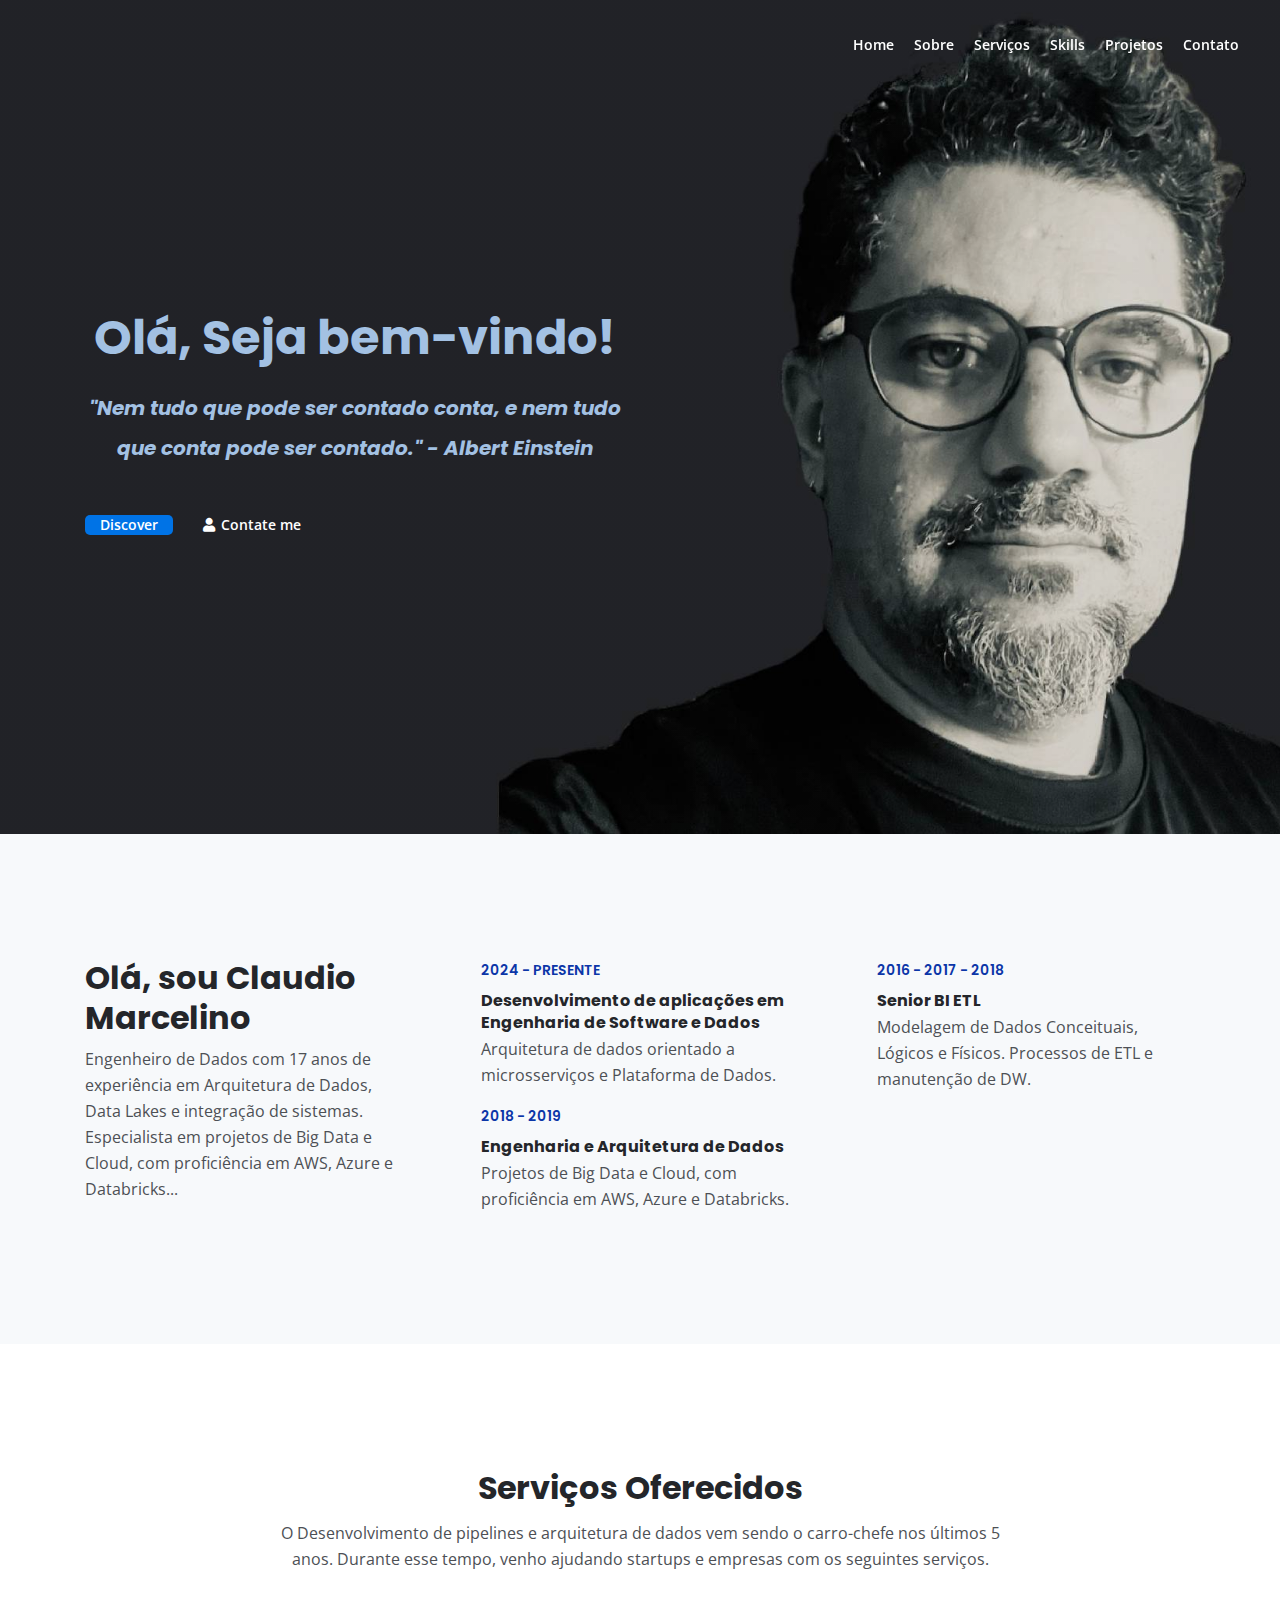
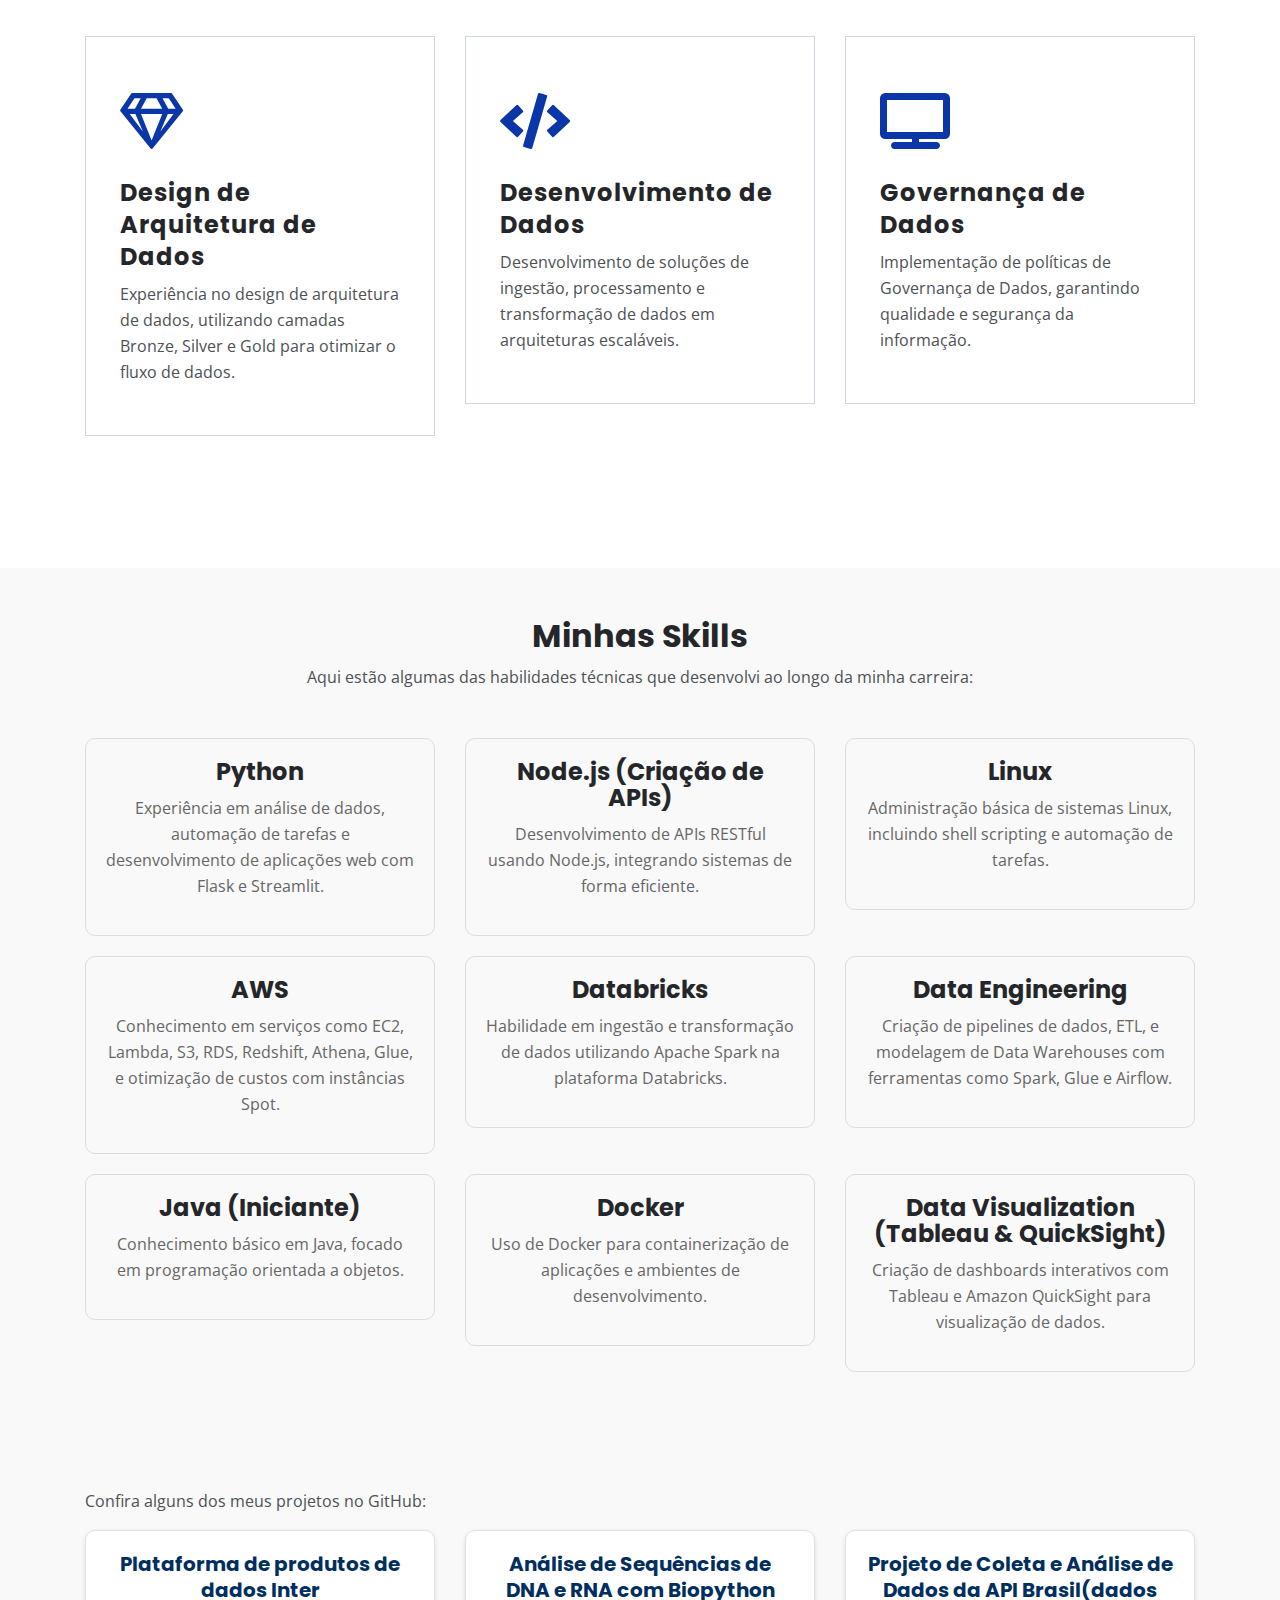
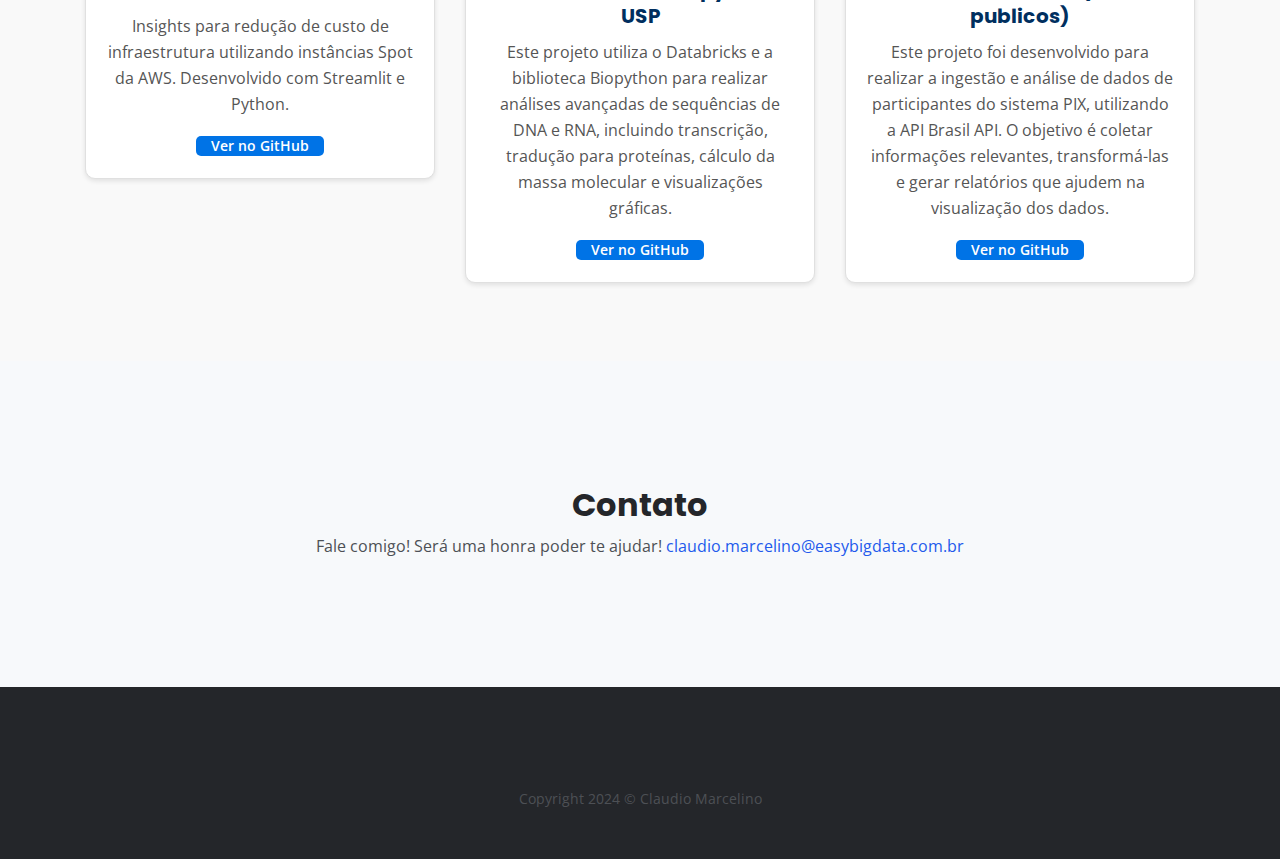
==== docs/index.html @ 83c290b6 "Update index.html" ====
<!DOCTYPE html>
<html lang="en">

<head>
    <meta charset="utf-8">
    <meta name="viewport" content="width=device-width, initial-scale=1, shrink-to-fit=no">
    <meta name="description" content="Your description">
    <meta name="author" content="Your name">
    
    <!-- SEO Meta Tags -->
    <meta name="description" content="Your description">
    <meta name="author" content="Your name">

    <!-- Webpage Title -->
    <title>Claudio Marcelino - Portfólio</title>

    <!-- Styles -->
    <link rel="preconnect" href="https://fonts.gstatic.com">
    <link href="https://fonts.googleapis.com/css2?family=Open+Sans:ital,wght@0,400;0,600;0,700;1,400&family=Poppins:wght@600&display=swap" rel="stylesheet">
    <link href="css/bootstrap.css" rel="stylesheet">
    <link href="css/fontawesome-all.css" rel="stylesheet">
    <link href="css/styles.css" rel="stylesheet">
</head>

<body>
    <!-- Navigation -->
    <nav class="navbar navbar-expand-lg fixed-top navbar-dark">
        <div class="container">
            <button class="navbar-toggler p-0 border-0" type="button" data-toggle="offcanvas">
                <span class="navbar-toggler-icon"></span>
            </button>

            <div class="navbar-collapse offcanvas-collapse" id="navbarsExampleDefault">
                <ul class="navbar-nav ml-auto">
                    <li class="nav-item">
                        <a class="nav-link page-scroll" href="#header">Home</a>
                    </li>
                    <li class="nav-item">
                        <a class="nav-link page-scroll" href="#sobre">Sobre</a>
                    </li>
                    <li class="nav-item">
                        <a class="nav-link page-scroll" href="#servicos">Serviços</a>
                    </li>
                    <li class="nav-item">
                        <a class="nav-link page-scroll" href="#skills">Skills</a>
                    </li>
                    <li class="nav-item">
                        <a class="nav-link page-scroll" href="#projetos">Projetos</a>
                    </li>
                    <li class="nav-item">
                        <a class="nav-link page-scroll" href="#contact">Contato</a>
                    </li>
                </ul>
            </div>
        </div>
    </nav>

    <!-- Header -->
    <header id="header" class="header">
        <div class="container">
            <div class="row">
                <div class="col-lg-6">
                    <div class="text-container">
                        <h1 class="h1-large">Olá, Seja bem-vindo!</h1>
                        <h2 class="h1-large">"Nem tudo que pode ser contado conta, e nem tudo que conta pode ser contado." - Albert Einstein</h2>
                        <a class="btn-solid-lg page-scroll" href="#sobre">Discover</a>
                        <a class="btn-outline-lg page-scroll" href="#contact"><i class="fas fa-user"></i>Contate me</a>
                    </div>
                </div>
            </div>
        </div>
    </header>

    <!-- Sobre -->
    <div id="sobre" class="basic-1 bg-gray">
        <div class="container">
            <div class="row">
                <div class="col-lg-4">
                    <div class="text-container first">
                        <h2>Olá, sou Claudio Marcelino</h2>
                        <p>Engenheiro de Dados com 17 anos de experiência em Arquitetura de Dados, Data Lakes e integração de sistemas. Especialista em projetos de Big Data e Cloud, com proficiência em AWS, Azure e Databricks...</p>
                    </div>
                </div>
                <div class="col-lg-4">
                    <div class="text-container second">
                        <div class="time">2024 - PRESENTE</div>
                        <h6>Desenvolvimento de aplicações em Engenharia de Software e Dados</h6>
                        <p>Arquitetura de dados orientado a microsserviços e Plataforma de Dados.</p>
                        <div class="time">2018 - 2019</div>
                        <h6>Engenharia e Arquitetura de Dados</h6>
                        <p>Projetos de Big Data e Cloud, com proficiência em AWS, Azure e Databricks.</p>
                    </div>
                </div>
                <div class="col-lg-4">
                    <div class="text-container third">
                        <div class="time">2016 - 2017 - 2018</div>
                        <h6>Senior BI ETL</h6>
                        <p>Modelagem de Dados Conceituais, Lógicos e Físicos. Processos de ETL e manutenção de DW.</p>
                    </div>
                </div>
            </div>
        </div>
    </div>

    <!-- Services -->
    <div id="servicos" class="basic-2">
        <div class="container">
            <div class="row">
                <div class="col-lg-12">
                    <h2 class="h2-heading">Serviços Oferecidos</h2>
                    <p class="p-heading">O Desenvolvimento de pipelines e arquitetura de dados vem sendo o carro-chefe nos últimos 5 anos. Durante esse tempo, venho ajudando startups e empresas com os seguintes serviços.</p>
                </div>
            </div>
            <div class="row">
                <div class="col-lg-4">
                    <div class="text-box">
                        <i class="far fa-gem"></i>
                        <h4>Design de Arquitetura de Dados</h4>
                        <p>Experiência no design de arquitetura de dados, utilizando camadas Bronze, Silver e Gold para otimizar o fluxo de dados.</p>
                    </div>
                </div>
                <div class="col-lg-4">
                    <div class="text-box">
                        <i class="fas fa-code"></i>
                        <h4>Desenvolvimento de Dados</h4>
                        <p>Desenvolvimento de soluções de ingestão, processamento e transformação de dados em arquiteturas escaláveis.</p>
                    </div>
                </div>
                <div class="col-lg-4">
                    <div class="text-box">
                        <i class="fas fa-tv"></i>
                        <h4>Governança de Dados</h4>
                        <p>Implementação de políticas de Governança de Dados, garantindo qualidade e segurança da informação.</p>
                    </div>
                </div>
            </div>
        </div>
    </div>

    <!-- Skills Section -->
    <section id="skills" class="pt-5 pb-5">
        <div class="container">
            <div class="row">
                <div class="col-lg-12 text-center">
                    <h2>Minhas Skills</h2>
                    <p class="mb-5">Aqui estão algumas das habilidades técnicas que desenvolvi ao longo da minha carreira:</p>
                </div>
            </div>
            <div class="row">
                <div class="col-lg-4">
                    <div class="skill-card">
                        <h5>Python</h5>
                        <p>Experiência em análise de dados, automação de tarefas e desenvolvimento de aplicações web com Flask e Streamlit.</p>
                    </div>
                </div>
                <div class="col-lg-4">
                    <div class="skill-card">
                        <h5>Node.js (Criação de APIs)</h5>
                        <p>Desenvolvimento de APIs RESTful usando Node.js, integrando sistemas de forma eficiente.</p>
                    </div>
                </div>
                <div class="col-lg-4">
                    <div class="skill-card">
                        <h5>Linux</h5>
                        <p>Administração básica de sistemas Linux, incluindo shell scripting e automação de tarefas.</p>
                    </div>
                </div>
            </div>
            <div class="row">
                <div class="col-lg-4">
                    <div class="skill-card">
                        <h5>AWS</h5>
                        <p>Conhecimento em serviços como EC2, Lambda, S3, RDS, Redshift, Athena, Glue, e otimização de custos com instâncias Spot.</p>
                    </div>
                </div>
                <div class="col-lg-4">
                    <div class="skill-card">
                        <h5>Databricks</h5>
                        <p>Habilidade em ingestão e transformação de dados utilizando Apache Spark na plataforma Databricks.</p>
                    </div>
                </div>
                <div class="col-lg-4">
                    <div class="skill-card">
                        <h5>Data Engineering</h5>
                        <p>Criação de pipelines de dados, ETL, e modelagem de Data Warehouses com ferramentas como Spark, Glue e Airflow.</p>
                    </div>
                </div>
            </div>
            <div class="row">
                <div class="col-lg-4">
                    <div class="skill-card">
                        <h5>Java (Iniciante)</h5>
                        <p>Conhecimento básico em Java, focado em programação orientada a objetos.</p>
                    </div>
                </div>
                <div class="col-lg-4">
                    <div class="skill-card">
                        <h5>Docker</h5>
                        <p>Uso de Docker para containerização de aplicações e ambientes de desenvolvimento.</p>
                    </div>
                </div>
                <div class="col-lg-4">
                    <div class="skill-card">
                        <h5>Data Visualization (Tableau & QuickSight)</h5>
                        <p>Criação de dashboards interativos com Tableau e Amazon QuickSight para visualização de dados.</p>
                    </div>
                </div>
            </div>
        </div>
    </section>

    <!-- Projetos -->
    <div id="projetos" class="ex-basic-1 pt-5 pb-5">
        <div class="container">
            <div class="row">
                <div class="col-lg-12">
                    <p>Confira alguns dos meus projetos no GitHub:</p>
                </div>
            </div>
            <div class="row">
                <div class="col-lg-4">
                    <div class="project-card">
                        <h5>Plataforma de produtos de dados Inter</h5>
                        <p>Insights para redução de custo de infraestrutura utilizando instâncias Spot da AWS. Desenvolvido com Streamlit e Python.</p>
                        <a href="https://github.com/claudioMjedi1979/teste-inter-streamlit" class="btn-solid-lg">Ver no GitHub</a>
                    </div>
                </div>
                <div class="col-lg-4">
                    <div class="project-card">
                        <h5>Análise de Sequências de DNA e RNA com Biopython USP</h5>
                        <p>Este projeto utiliza o Databricks e a biblioteca Biopython para realizar análises avançadas de sequências de DNA e RNA, incluindo transcrição, tradução para proteínas, cálculo da massa molecular e visualizações gráficas. </p>
                        <a href="https://github.com/claudioMjedi1979/dna-bio-python" class="btn-solid-lg">Ver no GitHub</a>
                    </div>
                </div>
                <div class="col-lg-4">
                    <div class="project-card">
                        <h5>Projeto de Coleta e Análise de Dados da API Brasil(dados publicos)</h5>
                        <p>Este projeto foi desenvolvido para realizar a ingestão e análise de dados de participantes do sistema PIX, utilizando a API Brasil API. O objetivo é coletar informações relevantes, transformá-las e gerar relatórios que ajudem na visualização dos dados.</p>
                        <a href="https://github.com/claudioMjedi1979/brasil-api-pix" class="btn-solid-lg">Ver no GitHub</a>
                    </div>
                </div>
            </div>
        </div>
    </div>

    <!-- Contact -->
    <div id="contact" class="form-1 bg-gray">
        <div class="container">
            <h2>Contato</h2>
            <p>Fale comigo! Será uma honra poder te ajudar! <a class="blue no-line" href="mailto:claudio.marcelino@easybigdata.com.br">claudio.marcelino@easybigdata.com.br</a></p>
        </div>
    </div>

    <!-- Footer -->
    <div class="footer bg-gray">
        <div class="container">
            <p class="p-small">Copyright 2024 © Claudio Marcelino</p>
        </div>
    </div>

    <!-- Scripts -->
    <script src="js/jquery.min.js"></script>
    <script src="js/bootstrap.min.js"></script>
    <script src="js/jquery.easing.min.js"></script>
    <script src="js/scripts.js"></script>
</body>

</html>
---- docs/css/styles.css ----
/* Description: Master CSS file */

/*****************************************
Table Of Contents:
- General Styles
- Navigation
- Header
- About
- Services
- Details
- Projects
- Works
- Testimonials
- Questions
- Contact
- Footer 
- Copyright
- Back To Top Button
- Extra Pages
- Media Queries
******************************************/

/*****************************************
Colors:
- Backgrounds, navbar - black #24262a
- Backgrounds - light gray #f7f9fb
- Buttons, icons - blue #0b36a8
- Headings text - black #24262a
- Body text - dark gray #4d5055
******************************************/


/**************************/
/*     General Styles     */
/**************************/
body,
html {
    width: 100%;
	height: 100%;
}

body, p {
	color: #4d5055; 
	font: 400 1rem/1.625rem "Open Sans", sans-serif;
}

h1 {
	color: #24262a;
	font-weight: 700;
	font-size: 2.5rem;
	line-height: 3.25rem;
	font-family: "Poppins"
}

h2 {
	color: #24262a;
	font-weight: 700;
	font-size: 2rem;
	line-height: 2.5rem;
	font-family: "Poppins"
}

h3 {
	color: #24262a;
	font-weight: 700;
	font-size: 1.75rem;
	line-height: 2.25rem;
	font-family: "Poppins"
}

h4 {
	color: #24262a;
	font-weight: 700;
	font-size: 1.5rem;
	line-height: 2rem;
	font-family: "Poppins"
}

h5 {
	color: #24262a;
	font-weight: 700;
	font-size: 1.25rem;
	line-height: 1.625rem;
	font-family: "Poppins"
}

h6 {
	color: #24262a;
	font-weight: 700;
	font-size: 1rem;
	line-height: 1.375rem;
	font-family: "Poppins"
}

.p-large {
	font-size: 1.125rem;
	line-height: 1.75rem;
}

.p-small {
	font-size: 0.875rem;
	line-height: 1.5rem;
}

.testimonial-text {
	font-style: italic;
}

.testimonial-author {
	font-weight: 700;
	font-size: 1rem;
	line-height: 1.5rem;
}

.li-space-lg li {
	margin-bottom: 0.5rem;
}

a {
	color: #4d5055;
	text-decoration: underline;
}

a:hover {
	color: #4d5055;
	text-decoration: underline;
}

.no-line {
	text-decoration: none;
}

.no-line:hover {
	text-decoration: none;
}

.blue {
	color: #2259ec;
}

.bg-gray {
	background-color: #f7f9fb;
}

.section-divider {
	display: block;
	height: 1px;
	margin: 0;
	border: none;
	background-color: #d3dae2;
}

.btn-solid-reg {
	display: inline-block;
	padding: 1.375rem 2.25rem 1.375rem 2.25rem;
	border: 1px solid #0b36a8;
	background-color: #0b36a8;
	color: #ffffff;
	font-weight: 600;
	font-size: 0.875rem;
	line-height: 0;
	text-decoration: none;
	transition: all 0.2s;
}

.btn-solid-reg:hover {
	background-color: transparent;
	color: #0b36a8; /* needs to stay here because of the color property of a tag */
	text-decoration: none;
}

.btn-solid-lg {
	display: inline-block;
	padding: 1.625rem 2.625rem 1.625rem 2.625rem;
	border: 1px solid #0b36a8;
	background-color: #0b36a8;
	color: #ffffff;
	font-weight: 600;
	font-size: 0.875rem;
	line-height: 0;
	text-decoration: none;
	transition: all 0.2s;
}

.btn-solid-lg:hover {
	background-color: transparent;
	color: #0b36a8; /* needs to stay here because of the color property of a tag */
	text-decoration: none;
}

.btn-outline-reg {
	display: inline-block;
	padding: 1.375rem 2.25rem 1.375rem 2.25rem;
	border: 1px solid #24262a;
	background-color: transparent;
	color: #24262a;
	font-weight: 600;
	font-size: 0.875rem;
	line-height: 0;
	text-decoration: none;
	transition: all 0.2s;
}

.btn-outline-reg:hover {
	background-color: #24262a;
	color: #ffffff;
	text-decoration: none;
}

.btn-outline-lg {
	display: inline-block;
	padding: 1.625rem 2.625rem 1.625rem 2.625rem;
	border: 1px solid #24262a;
	background-color: transparent;
	color: #24262a;
	font-weight: 600;
	font-size: 0.875rem;
	line-height: 0;
	text-decoration: none;
	transition: all 0.2s;
}

.btn-outline-lg:hover {
	background-color: #24262a;
	color: #ffffff;
	text-decoration: none;
}

.btn-outline-sm {
	display: inline-block;
	padding: 1rem 1.5rem 1rem 1.5rem;
	border: 1px solid #24262a;
	background-color: transparent;
	color: #24262a;
	font-weight: 600;
	font-size: 0.875rem;
	line-height: 0;
	text-decoration: none;
	transition: all 0.2s;
}

.btn-outline-sm:hover {
	background-color: #24262a;
	color: #ffffff;
	text-decoration: none;
}

.form-group {
	position: relative;
	margin-bottom: 1.25rem;
}

.label-control {
	position: absolute;
	top: 0.875rem;
	left: 1.5rem;
	color: #7d838a;
	opacity: 1;
	font-size: 0.875rem;
	line-height: 1.375rem;
	cursor: text;
	transition: all 0.2s ease;
}

.form-control-input:focus + .label-control,
.form-control-input.notEmpty + .label-control,
.form-control-textarea:focus + .label-control,
.form-control-textarea.notEmpty + .label-control {
	top: 0.125rem;
	color: #4d5055;
	opacity: 1;
	font-size: 0.75rem;
	font-weight: 700;
}

.form-control-input,
.form-control-select {
	display: block; /* needed for proper display of the label in Firefox, IE, Edge */
	width: 100%;
	padding-top: 1.125rem;
	padding-bottom: 0.125rem;
	padding-left: 1.5rem;
	border: 1px solid #cbcbd1;
	background-color: #ffffff;
	color: #4d5055;
	font-size: 0.875rem;
	line-height: 1.875rem;
	transition: all 0.2s;
	-webkit-appearance: none; /* removes inner shadow on form inputs on ios safari */
}

.form-control-select {
	padding-top: 0.5rem;
	padding-bottom: 0.5rem;
	height: 3.25rem;
	color: #7d838a;
}

select {
    /* you should keep these first rules in place to maintain cross-browser behavior */
    -webkit-appearance: none;
	-moz-appearance: none;
	-ms-appearance: none;
    -o-appearance: none;
    appearance: none;
    background-image: url('../images/down-arrow.png');
    background-position: 96% 50%;
    background-repeat: no-repeat;
    outline: none;
}

.form-control-textarea {
	display: block; /* used to eliminate a bottom gap difference between Chrome and IE/FF */
	width: 100%;
	height: 14rem; /* used instead of html rows to normalize height between Chrome and IE/FF */
	padding-top: 1.5rem;
	padding-left: 1.3125rem;
	border: 1px solid #cbcbd1;
	background-color: #ffffff;
	color: #4d5055;
	font-size: 0.875rem;
	line-height: 1.5rem;
	transition: all 0.2s;
}

.form-control-input:focus,
.form-control-select:focus,
.form-control-textarea:focus {
	border: 1px solid #a1a1a1;
	outline: none; /* Removes blue border on focus */
}

.form-control-input:hover,
.form-control-select:hover,
.form-control-textarea:hover {
	border: 1px solid #a1a1a1;
}

.checkbox {
	font-size: 0.75rem;
	line-height: 1.25rem;
}

input[type='checkbox'] {
	vertical-align: -10%;
	margin-right: 0.5rem;
}

.form-control-submit-button {
	display: inline-block;
	width: 100%;
	height: 3.25rem;
	border: 1px solid #0b36a8;
	border-radius: 32px;
	background-color: #0b36a8;
	color: #ffffff;
	font-weight: 600;
	font-size: 0.875rem;
	line-height: 0;
	cursor: pointer;
	transition: all 0.2s;
}

.form-control-submit-button:hover {
	border: 1px solid #24262a;
	background-color: transparent;
	color: #24262a;
}


/**********************/
/*     Navigation     */
/**********************/
.navbar {
	background-color: #24262a;
	font-weight: 600;
	font-size: 0.875rem;
	line-height: 0.875rem;
	box-shadow: 0 1px 6px 0 rgba(0, 0, 0, 0.025);
}

.navbar .navbar-brand {
	padding-top: 0.125rem;
	padding-bottom: 0.125rem;
}

.navbar .logo-image img {
    width: 118px;
	height: 36px;
}

.navbar .logo-text {
	color: #ffffff;
	font-weight: 700;
	font-size: 1.875rem;
	line-height: 1rem;
	text-decoration: none;
}

.offcanvas-collapse {
	position: fixed;
	top: 3.25rem; /* adjusts the height between the top of the page and the offcanvas menu */
	bottom: 0;
	left: 100%;
	width: 100%;
	padding-right: 1rem;
	padding-left: 1rem;
	overflow-y: auto;
	visibility: hidden;
	background-color: #24262a;
	transition: visibility .3s ease-in-out, -webkit-transform .3s ease-in-out;
	transition: transform .3s ease-in-out, visibility .3s ease-in-out;
	transition: transform .3s ease-in-out, visibility .3s ease-in-out, -webkit-transform .3s ease-in-out;
}

.offcanvas-collapse.open {
	visibility: visible;
	-webkit-transform: translateX(-100%);
	transform: translateX(-100%);
}

.navbar .navbar-nav {
	margin-top: 0.75rem;
	margin-bottom: 0.5rem;
}

.navbar .nav-item .nav-link {
	padding-top: 0.625rem;
	padding-bottom: 0.625rem;
	color: #ffffff;
	text-decoration: none;
	transition: all 0.2s ease;
}

.navbar .nav-item.dropdown.show .nav-link,
.navbar .nav-item .nav-link:hover,
.navbar .nav-item .nav-link.active {
	color: #9c9ead;
}

/* Dropdown Menu */
.navbar .dropdown .dropdown-menu {
	animation: fadeDropdown 0.2s; /* required for the fade animation */
}

@keyframes fadeDropdown {
    0% {
        opacity: 0;
    }

    100% {
        opacity: 1;
	}
}

.navbar .dropdown-menu {
	margin-top: 0.5rem;
	margin-bottom: 0.5rem;
	border: none;
	background-color: #24262a;
}

.navbar .dropdown-item {
	padding-top: 0.5rem;
	padding-bottom: 0.5rem;
	color: #ffffff;
	font-weight: 600;
	font-size: 0.875rem;
	line-height: 0.875rem;
	text-decoration: none;
}

.navbar .dropdown-item:hover {
	background-color: #24262a;
	color: #9c9ead;
}

.navbar .dropdown-divider {
	width: 100%;
	height: 1px;
	margin: 0.5rem auto 0.5rem auto;
	border: none;
	background-color: #505050;
}
/* end of dropdown menu */

.navbar .fa-stack {
	width: 2em;
	margin-right: 0.25rem;
	font-size: 0.75rem;
}

.navbar .fa-stack-2x {
	color: #0b36a8;
	transition: all 0.2s ease;
}

.navbar .fa-stack-1x {
	color: #ffffff;
	transition: all 0.2s ease;
}

.navbar .fa-stack:hover .fa-stack-2x {
	color: #ffffff;
}

.navbar .fa-stack:hover .fa-stack-1x {
	color: #0b36a8;
}

.navbar .navbar-toggler {
	padding: 0;
	border: none;
	font-size: 1.25rem;
}


/******************/
/*     Header     */
/******************/
.header {
	padding-top: 7rem;
	padding-bottom: 5.5rem;
	background: linear-gradient(rgba(0, 0, 0, 0.1), rgba(0, 0, 0, 0.1)), url('../images/header-background.jpg') center center no-repeat;
	background-size: cover;
	text-align: center;
}

.header .h1-large {
	margin-bottom: 1.5rem;
	color: #a3c1e3;
}

.header .btn-solid-lg:hover {
	border: 1px solid #ffffff;
	color: #ffffff;
}

.header .btn-outline-lg {
	padding: 1.625rem 1.625rem 1.625rem 1.625rem;
	border: none;
	color: #ffffff;
}

.header .btn-outline-lg:hover {
	background: transparent;
	color: #9c9ead;
	text-decoration: none;
}

.header .btn-outline-lg .fas {
	margin-right: 0.375rem;
}


/*****************/
/*     About     */
/*****************/
.basic-1 {
	padding-top: 7.75rem;
	padding-bottom: 5.25rem;
}

.basic-1 .text-container {
	margin-bottom: 3rem;
}

.basic-1 .time {
	margin-bottom: 0.5rem;
	color: #0b36a8;
	font-weight: 600;
	font-size: 0.875rem;
	line-height: 1.5rem;
	font-family: "Poppins";
}

.basic-1 h6 {
	margin-bottom: 0.125rem;
}


/********************/
/*     Services     */
/********************/
.basic-2 {
	padding-top: 7.75rem;
	padding-bottom: 5.25rem;
}

.basic-2 .h2-heading {
	margin-bottom: 0.75rem;
	text-align: center;
}

.basic-2 .p-heading {
	margin-bottom: 4rem;
	text-align: center;
}

.basic-2 .text-box {
	margin-bottom: 3rem;
	padding: 3.5rem 1rem 2.125rem 1rem;
	border: 1px solid #cfd7de;
}

.basic-2 .fas,
.basic-2 .far {
	margin-bottom: 1.75rem;
	color: #0b36a8;
	font-size: 3.5rem;
}

.basic-2 h4 {
	letter-spacing: 1px;
}


/*******************/
/*     Details     */
/*******************/
.split .area-1 {
	height: 430px;
	background: linear-gradient(to bottom right, rgba(25, 26, 29, 0.5), rgba(25, 26, 29, 0.5)), url('../images/details-background.jpg') center center no-repeat;
	background-size: cover;
}

.split .area-2 {
	padding-top: 7.75rem;
	padding-bottom: 7.75rem;
}

.split p {
	margin-bottom: 2.25rem;
}

.split .icons-container {
	margin-top: 3rem;
}

.split .icons-container img {
	width: 50px;
	margin-right: 0.625rem;
	margin-bottom: 0.75rem;
}


/********************/
/*     Projects     */
/********************/
.basic-3 {
	padding-top: 7.75rem;
	padding-bottom: 1rem;
}

.basic-3 .h2-heading {
	margin-bottom: 0.75rem;
	text-align: center;
}

.basic-3 .p-heading {
	margin-bottom: 4rem;
	text-align: center;
}

.basic-3 .text-container {
	margin-bottom: 4rem;
}

.basic-3 .image-container {
	margin-bottom: 1rem;
}

/* Hover Animation */
.basic-3 .image-container {
	overflow: hidden;
	margin-right: auto;
	margin-left: auto;
}

.basic-3 .image-container img {
	margin: 0;
	transition: all 0.2s;
}

.basic-3 .image-container:hover img {
	-moz-transform: scale(1.1);
	-webkit-transform: scale(1.1);
	transform: scale(1.1);
} 
/* end of hover animation */


/*****************/
/*     Works     */
/*****************/
.basic-4 {
	padding-bottom: 1rem;
}

.basic-4 .text-container {
	margin-bottom: 4rem;
}

.basic-4 .image-container {
	margin-bottom: 1rem;
}

/* Hover Animation */
.basic-4 .image-container {
	overflow: hidden;
	margin-right: auto;
	margin-left: auto;
}

.basic-4 .image-container img {
	margin: 0;
	transition: all 0.2s;
}

.basic-4 .image-container:hover img {
	-moz-transform: scale(1.15);
	-webkit-transform: scale(1.15);
	transform: scale(1.15);
} 
/* end of hover animation */


/************************/
/*     Testimonials     */
/************************/
.cards-1 {
	padding-top: 3rem;
	padding-bottom: 3.875rem;
}

.cards-1 .h2-heading {
	margin-bottom: 3rem;
	text-align: center;
}

.cards-1 .card {
	margin-bottom: 4rem;
	border: none;
}

.cards-1 .card-body {
	padding: 0;
	text-align: center;
}

.cards-1 .testimonial-text {
	margin-bottom: 1.625rem;
}

.cards-1 img {
	display: inline-block;
	width: 60px;
	margin-bottom: 0.875rem;
	border-radius: 50%;
}

.cards-1 .text {
	margin-top: 0.375rem;
}

.cards-1 .testimonial-author {
	color: #24262a;
}

.cards-1 .testimonial-author,
.cards-1 .occupation {
	font-size: 0.875rem;
	line-height: 1.375rem;
}


/*********************/
/*     Questions     */
/*********************/
.accordion-1 {
	padding-top: 7.75rem;
	padding-bottom: 6.75rem;
}

.accordion-1 .h2-heading {
	margin-bottom: 2.5rem;
	text-align: center;
}

.accordion-1 .card {
	margin-bottom: 1.75rem;
	border: none;
}

.accordion-1 .card-header {
	padding: 0;
	border: none;
	background-color: transparent;
}

.accordion-1 .card button {
	padding: 0;
	color: #24262a;
	font-weight: 600;
	font-size: 1.125rem;
	line-height: 1.75rem;
	font-family: 'Poppins';
}

.accordion-1 .card button:hover {
	text-decoration: none;
}

.accordion-1 .card button:before {
	float: left;
	margin-right: 0.625rem;
	font-family: 'Font Awesome 5 Free';
	font-weight: 900;
	content: "\f078";
	transition: all 0.2s;
}

.accordion-1 .card button.collapsed:before {
	-webkit-transform: rotate(180deg);
	-moz-transform: rotate(180deg);
	transform: rotate(180deg);
} 

.accordion-1 .card-body {
	padding: 0.75rem 1.5rem 0.5rem 1.5rem;
}


/*******************/
/*     Contact     */
/*******************/
.form-1 {
	padding-top: 7.75rem;
	padding-bottom: 7rem;
	text-align: center;
}

.form-1 .h2-heading {
	margin-bottom: 0.75rem;
	text-align: center;
}

.form-1 .p-heading {
	margin-bottom: 4rem;
}


/******************/
/*     Footer     */
/******************/
.footer {
	padding-top: 6.25rem;
	padding-bottom: 2rem;
	background-color: #24262a;
	text-align: center;
}

.footer a {
	text-decoration: none;
}

.footer .fa-stack {
	width: 2em;
	margin-bottom: 1.25rem;
	margin-right: 0.375rem;
	font-size: 1.5rem;
}

.footer .fa-stack .fa-stack-1x {
    color: #ffffff;
	transition: all 0.2s ease;
}

.footer .fa-stack .fa-stack-2x {
	color: #0b36a8;
	transition: all 0.2s ease;
}

.footer .fa-stack:hover .fa-stack-1x {
	color: #0b36a8;
}

.footer .fa-stack:hover .fa-stack-2x {
    color: #ffffff;
}


/*********************/
/*     Copyright     */
/*********************/
.copyright {
	padding-top: 1rem;
	padding-bottom: 1rem;
	background-color: #24262a;
	text-align: center;
}

.copyright .p-small {
	color: #9da6ac;
	text-align: center;
}

.copyright a {
	color: #9da6ac;
}


/******************************/
/*     Back To Top Button     */
/******************************/
a.back-to-top {
	position: fixed;
	z-index: 999;
	right: 12px;
	bottom: 12px;
	display: none;
	width: 42px;
	height: 42px;
	border-radius: 30px;
	background: #3a424d url("../images/up-arrow.png") no-repeat center 47%;
	background-size: 18px 18px;
	text-indent: -9999px;
}

a:hover.back-to-top {
	background-color: #0b36a8;
}


/***********************/
/*     Extra Pages     */
/***********************/
.ex-header {
	padding-top: 8.5rem;
	padding-bottom: 4rem;
	background-color: #24262a;
}

.ex-header h1 {
	color: #ffffff;
}

.ex-basic-1 .list-unstyled .fas {
	font-size: 0.375rem;
	line-height: 1.625rem;
}

.ex-basic-1 .list-unstyled .media-body {
	margin-left: 0.5rem;
}

.ex-basic-1 .text-box {
	padding: 1.25rem 1.25rem 0.5rem 1.25rem;
	background-color: #f7f9fb;
}

.ex-cards-1 .card {
	border: none;
	background-color: transparent;
}

.ex-cards-1 .card .fa-stack {
	width: 2em;
	font-size: 1.125rem;
}

.ex-cards-1 .card .fa-stack-2x {
	color: #0b36a8;
}

.ex-cards-1 .card .fa-stack-1x {
	color: #ffffff;
	font-weight: 700;
	line-height: 2.125rem;
}

.ex-cards-1 .card .list-unstyled .media-body {
	margin-left: 0.75rem;
}

.ex-cards-1 .card .list-unstyled .media-body h5 {
	margin-top: 0.125rem;
	margin-bottom: 0.375rem;
}


/*************************/
/*     Media Queries     */
/*************************/	
/* Min-width 768px */
@media (min-width: 768px) {

	/* Header */
	.header {
		padding-top: 11rem;
		padding-bottom: 9rem;
	}
	/* end of header */


	/* Services */
	.basic-2 .text-box {
		padding-right: 2.125rem;
		padding-left: 2.125rem;
	}
	/* end of services */


	/* Extra Pages */
	.ex-basic-1 .text-box {
		padding: 1.75rem 2rem 0.875rem 2rem;
	}
	/* end of extra pages */
}
/* end of min-width 768px */


/* Min-width 992px */
@media (min-width: 992px) {
	
	/* General Styles */
	.h2-heading {
		width: 35.25rem;
		margin-right: auto;
		margin-left: auto;
	}

	.p-heading {
		width: 46rem;
		margin-right: auto;
		margin-left: auto;
	}
	/* end of general styles */


	/* Navigation */
	.navbar {
		padding-top: 1.75rem;
		background-color: transparent;
		box-shadow: none;
		transition: all 0.2s;
	}

	.navbar.top-nav-collapse {
		padding-top: 0.5rem;
		padding-top: 0.5rem;
		background-color: #24262a;
		box-shadow: 0 3px 6px 0 rgba(0, 0, 0, 0.025);
	}

	.offcanvas-collapse {
		position: static;
		top: auto;
		bottom: auto;
		left: auto;
		width: auto;
		padding-right: 0;
		padding-left: 0;
		background-color: transparent;
		overflow-y: visible;
		visibility: visible;
	}

	.offcanvas-collapse.open {
		-webkit-transform: none;
		transform: none;
	}

	.navbar .navbar-nav {
		margin-top: 0;
		margin-bottom: 0;
	}
	
	.navbar .nav-item .nav-link {
		padding-right: 0.625rem;
		padding-left: 0.625rem;
	}

	.navbar .dropdown-menu {
		margin-top: 0.25rem;
		box-shadow: 0 3px 3px 1px rgba(0, 0, 0, 0.08);
	}

	.navbar .dropdown-divider {
		width: 90%;
	}

	.navbar .social-container {
		text-align: center; /* Centraliza horizontalmente */
		margin-top: 20px; /* Ajuste a margem para garantir espaçamento */
	}
	
	.social-container .fa-stack {
		margin: 0 10px; /* Espaçamento horizontal entre os ícones */
		display: inline-block; /* Garante que os ícones fiquem lado a lado */
		vertical-align: middle; /* Alinha os ícones verticalmente */
	}
	
	.fa-stack i {
		color: #ffffff; /* Cor dos ícones */
		font-size: 1.5rem; /* Tamanho dos ícones */
	}
	
	
	.navbar .fa-stack {
		margin-right: 0;
		margin-left: 0.25rem;
	}
	/* end of navigation */


	/* Header */
	.header {
		padding-top: 15rem;
		padding-bottom: 14rem;
		text-align: left;
	}
	/* end of header */


	/* Details */
	.split {
		height: 760px;
	}
	
	.split .area-1 {
		height: 100%;
		width: 50%;
		display: inline-block;
	}
	
	.split .area-2 {
		height: 100%;
		width: 50%;
		display: inline-block;
		vertical-align: top;
	}

	.split .text-container {
		width: 400px;
		margin-left: 3rem;
	}
	/* end of details */


	/* Testimonials */
	.cards-1 .card {
		display: inline-block;
		width: 290px;
		vertical-align: top;
	}

	.cards-1 .card:nth-of-type(3n+2) {
		margin-right: 1.5rem;
		margin-left: 1.5rem;
	}

	.cards-1 .card-body {
		text-align: left;
	}

	.cards-1 .details {
		display: flex;
		align-items: flex-start;
	}
	
	.cards-1 .details .text {
		flex-direction: column;
	}
	
	.cards-1 .details img {
		margin-right: 1.125rem;
	}
	/* end of testimonials */


	/* Accordion */
	.accordion-1 .accordion {
		width: 730px;
		margin-right: auto;
		margin-left: auto;
	}
	/* end of accordion */


	/* Contact */
	.form-1 form {
		width: 790px;
		margin-right: auto;
		margin-left: auto;
	}
	/* end of contact */


	/* Extra Pages */
	.ex-cards-1 .card {
		display: inline-block;
		width: 296px;
		vertical-align: top;
	}

	.ex-cards-1 .card:nth-of-type(3n+2) {
		margin-right: 1rem;
		margin-left: 1rem;
	}
	/* end of extra pages */
}
/* end of min-width 992px */


/* Min-width 1200px */
@media (min-width: 1200px) {

	/* General Styles */
	.h1-large {
		font-size: 48px;
		color: #a3c1e3; /* Azul pastel */
		text-align: center;
		margin-top: 20px;
		margin-bottom: 1.25rem; /* Margem inferior ajustada */
	}
	.header h2 {
		font-size: 20px; /* Tamanho da fonte menor para a citação */
		color: #555; /* Cor mais escura para a citação */
		text-align: center;
		margin-bottom: 30px; /* Margem inferior para espaço */
		font-style: italic; /* Estilo itálico para a citação */
	}
	/* end of general styles */


	/* Navigation */
	.navbar .container {
		max-width: 1330px;
	}
	/* end of navigation */


	/* Header */
	.header {
		padding-top: 18.25rem;
		padding-bottom: 17.25rem;
	}
	/* end of header */


	/* About */
	.basic-1 .text-container.first {
		margin-right: 2rem;
	}

	.basic-1 .text-container.second {
		margin-right: 1rem;
		margin-left: 1rem;
	}

	.basic-1 .text-container.third {
		margin-left: 2rem;
	}
	/* end of about */


	/* Details */
	.split {
		height: 700px;
	}

	.split .text-container {
		width: 460px;
		margin-left: 5rem;
	}
	/* end of details */


	/* Testimonials */
	.cards-1 .card {
		width: 338px;
	}
	
	.cards-1 .card:nth-of-type(3n+2) {
		margin-right: 2.625rem;
		margin-left: 2.625rem;
	}
	/* end of testimonials */
	

	/* Extra Pages */
	.ex-cards-1 .card {
		width: 336px;
	}

	.ex-cards-1 .card:nth-of-type(3n+2) {
		margin-right: 2.875rem;
		margin-left: 2.875rem;

	}

	.ex-basic-1 {
		background-color: #f9f9f9; /* Fundo suave */
		padding: 50px 0; /* Espaçamento em cima e embaixo */
	}
	
	.project-card {
		background-color: #ffffff; /* Fundo branco para os cards */
		border: 1px solid #e0e0e0; /* Borda suave */
		border-radius: 10px; /* Bordas arredondadas */
		padding: 20px; /* Espaçamento interno */
		text-align: center; /* Centraliza o texto */
		margin-bottom: 30px; /* Espaçamento entre os cards */
		transition: transform 0.3s, box-shadow 0.3s; /* Efeitos de transição */
		box-shadow: 0 2px 5px rgba(0, 0, 0, 0.1); /* Sombra suave */
	}
	
	.project-card:hover {
		transform: translateY(-5px); /* Eleva o card ao passar o mouse */
		box-shadow: 0 6px 15px rgba(0, 0, 0, 0.2); /* Aumenta a sombra ao passar o mouse */
	}
	
	.project-card h5 {
		font-size: 20px; /* Tamanho da fonte do título */
		color: #002f5f; /* Azul escuro */
		margin-bottom: 10px; /* Espaçamento inferior */
		font-weight: bold; /* Negrito para maior destaque */
	}
	
	.project-card p {
		color: #555; /* Cor da descrição */
		font-size: 16px; /* Tamanho da fonte da descrição */
		margin-bottom: 15px; /* Espaçamento inferior */
	}
	
	.btn-solid-lg {
		background-color: #0073e6; /* Cor do botão */
		color: white; /* Cor do texto do botão */
		padding: 10px 15px; /* Espaçamento interno do botão */
		text-decoration: none; /* Remove sublinhado */
		border-radius: 5px; /* Bordas arredondadas */
		transition: background-color 0.3s; /* Efeito de transição ao passar o mouse */
		border: none; /* Remove borda padrão do botão */
	}
	
	.btn-solid-lg:hover {
		background-color: #005bb5; /* Cor do botão ao passar o mouse */
		transform: scale(1.05); /* Aumenta levemente o botão ao passar o mouse */
	}

	#skills {
		background-color: #f9f9f9; /* Cor de fundo leve para contrastar */
		padding: 60px 0;
	}
	
	.skill-card {
		text-align: center;
		border: 1px solid #ddd;
		padding: 20px;
		margin-bottom: 20px;
		border-radius: 10px;
		transition: all 0.3s ease-in-out;
	}
	
	.skill-card h5 {
		font-size: 1.5rem;
		margin-bottom: 10px;
	}
	
	.skill-card p {
		font-size: 1rem;
		color: #666;
	}
	
	.skill-card:hover {
		box-shadow: 0 5px 15px rgba(0, 0, 0, 0.1);
		transform: translateY(-5px);
	}
	
	
	}

	/* end of extra pages */
/* end of min-width 1200px */
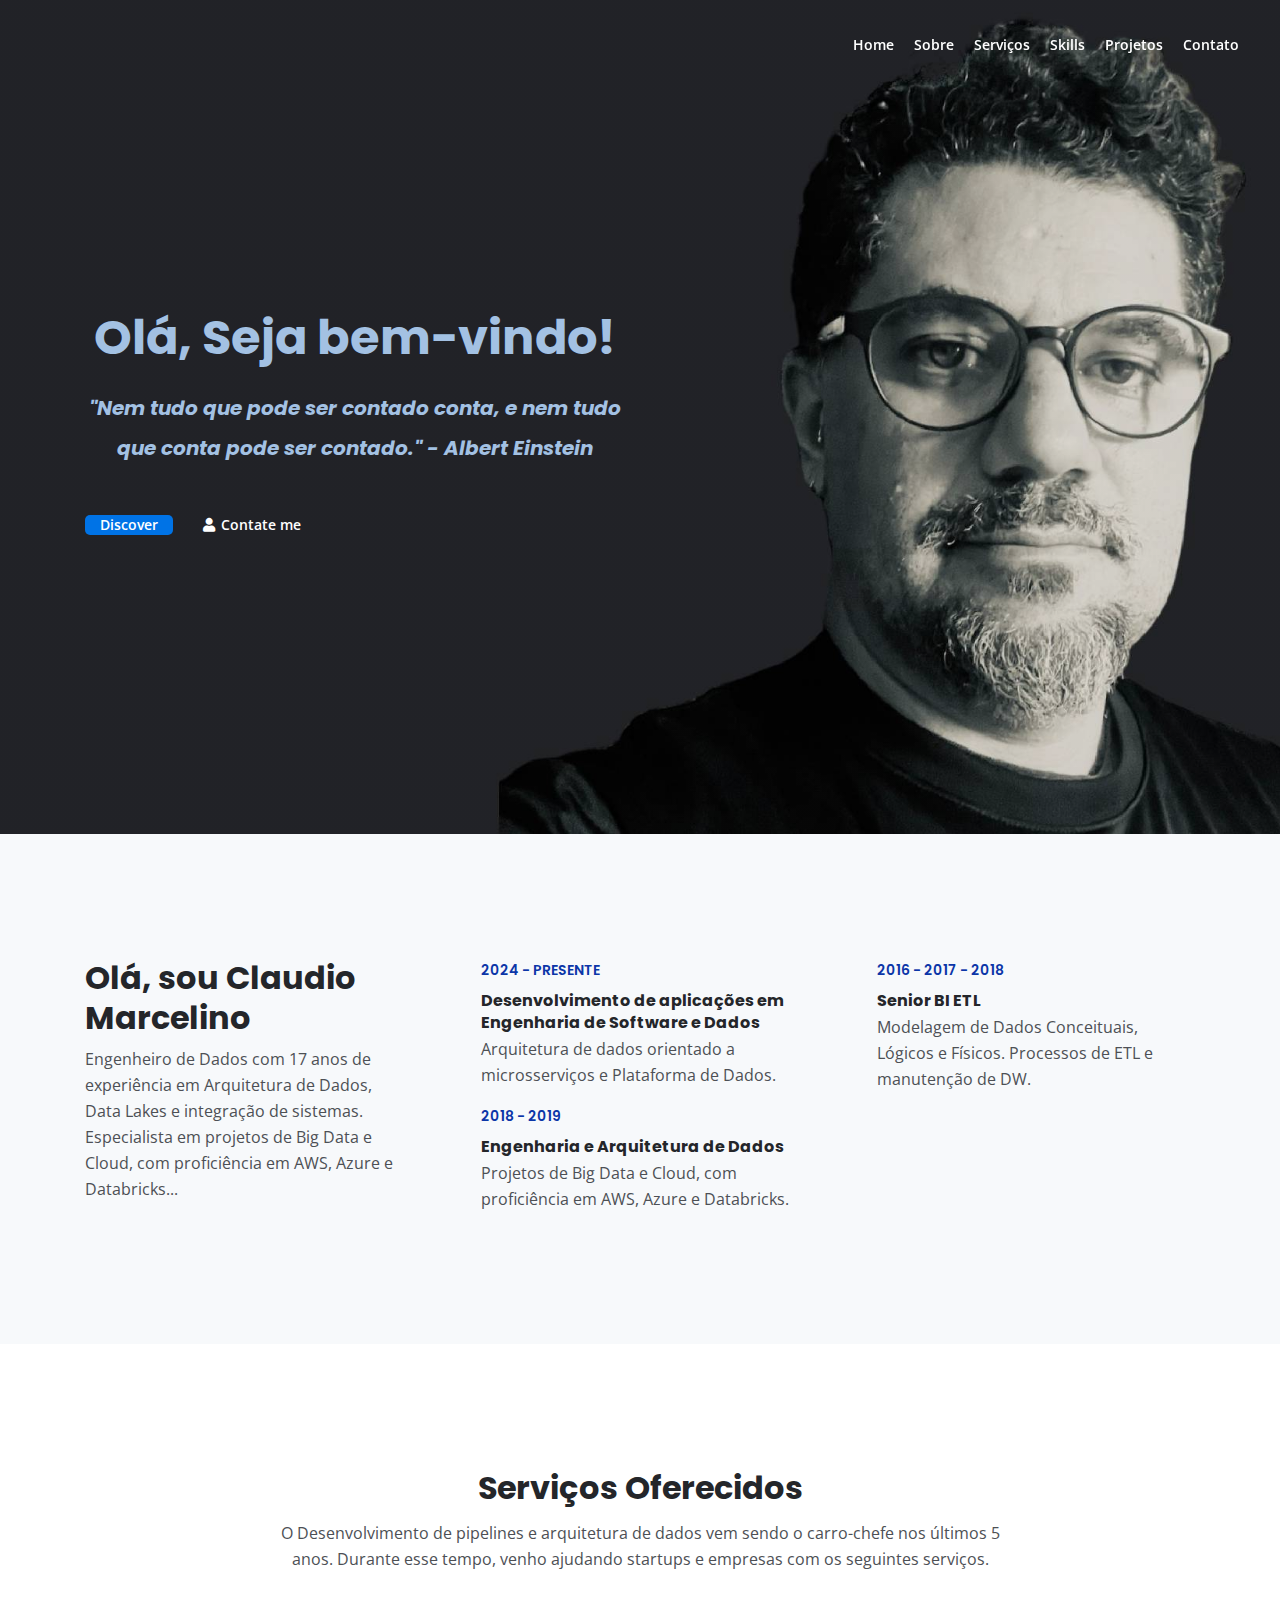
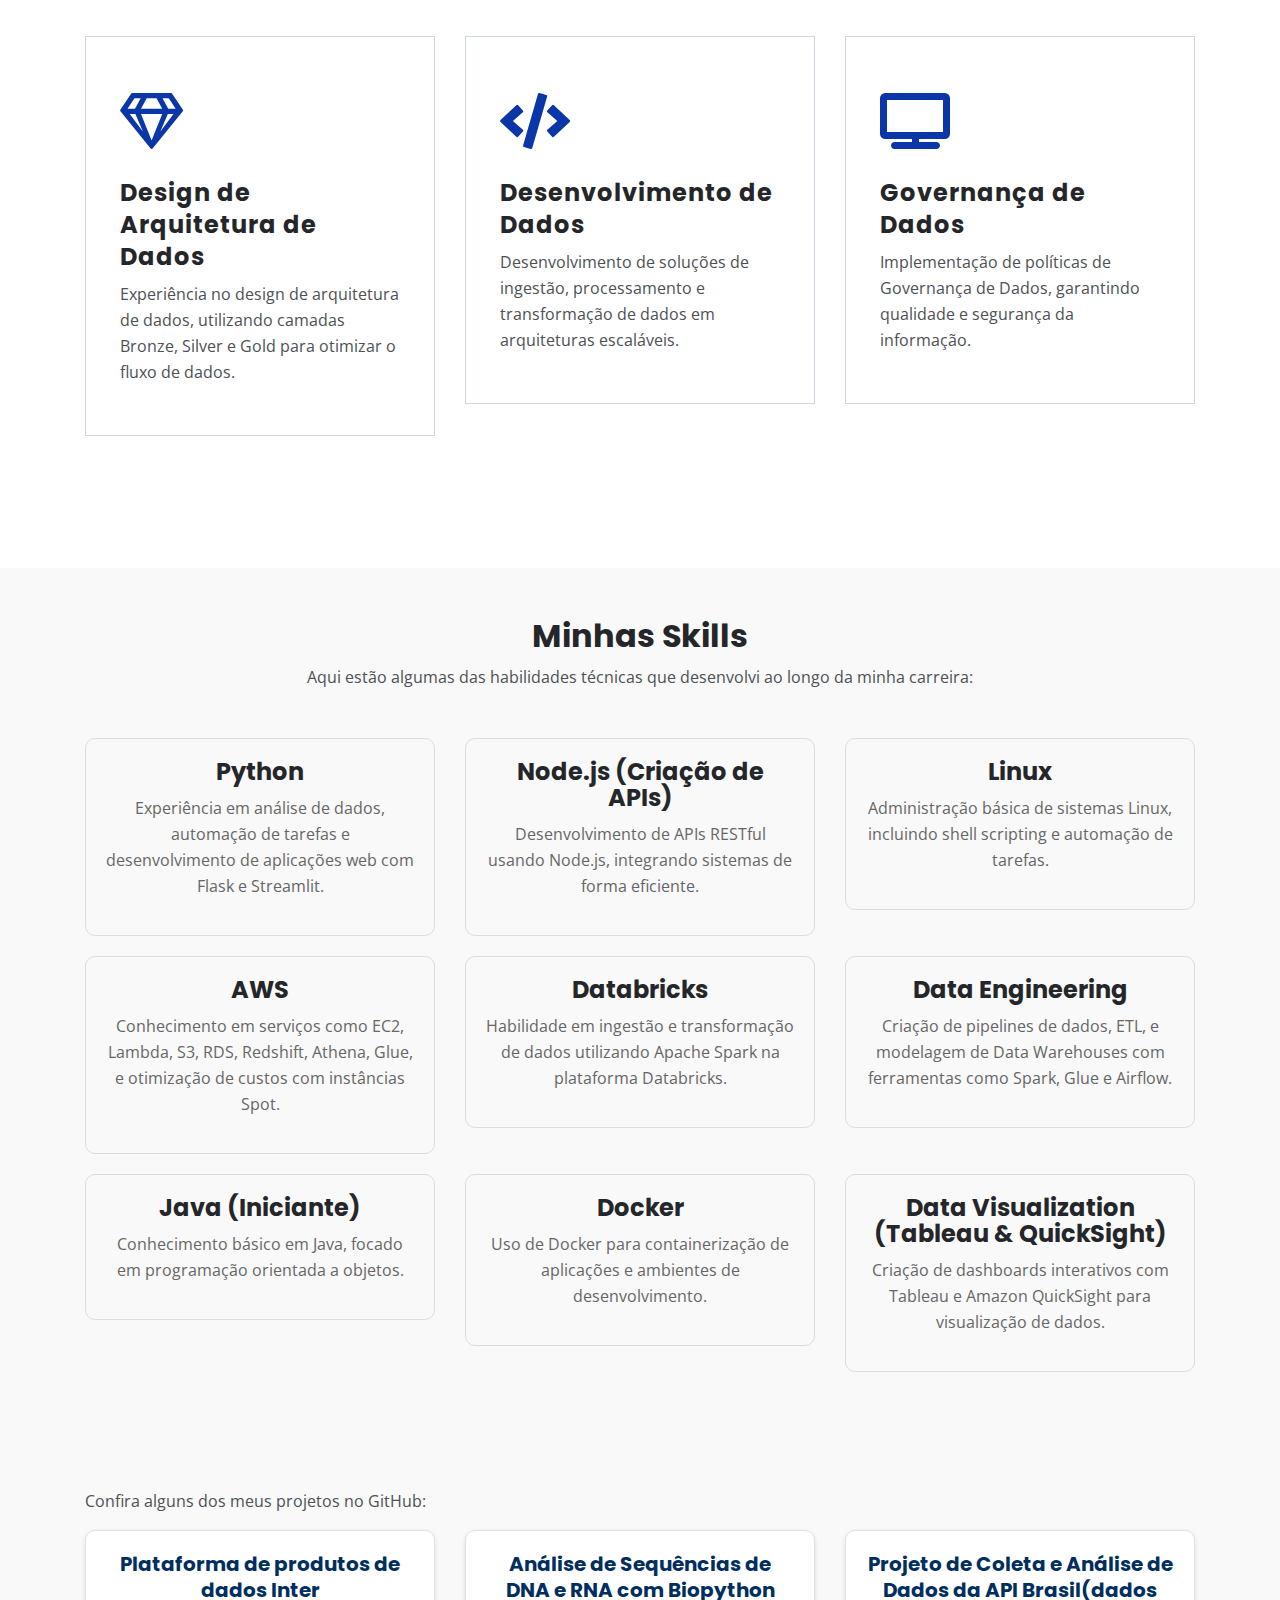
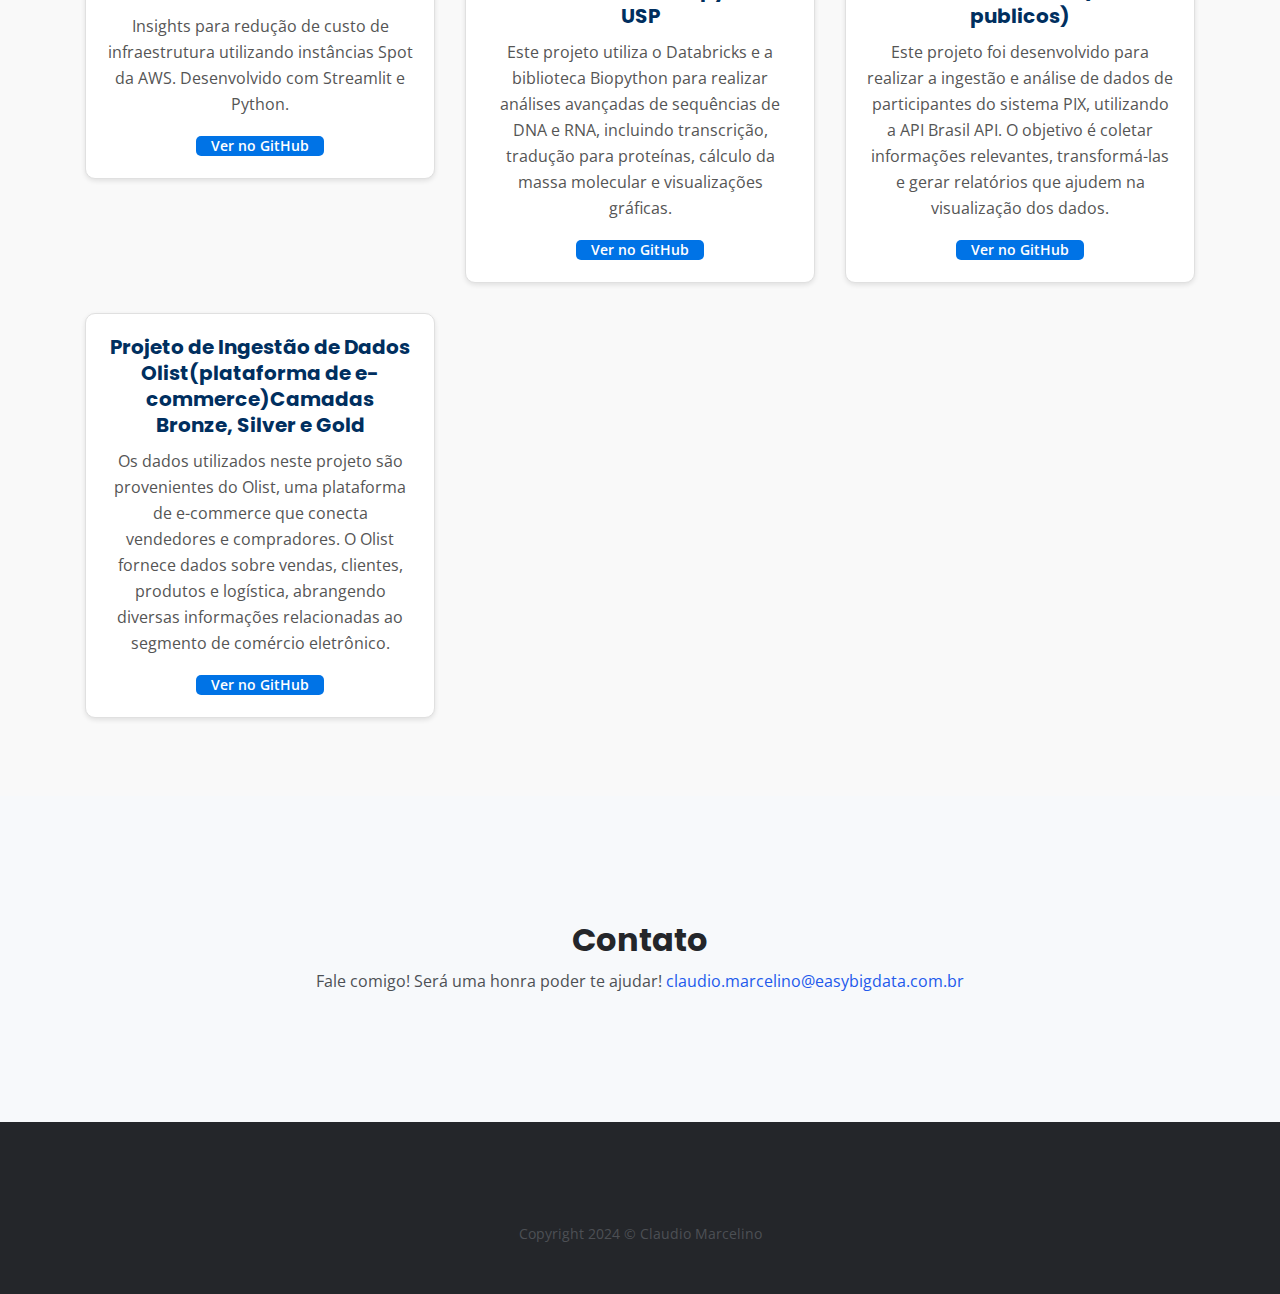
==== commit d66a7133: "Update index.html" ====
--- a/docs/index.html
+++ b/docs/index.html
@@ -239,6 +239,13 @@
                         <a href="https://github.com/claudioMjedi1979/brasil-api-pix" class="btn-solid-lg">Ver no GitHub</a>
                     </div>
                 </div>
+                <div class="col-lg-4">
+                    <div class="project-card">
+                        <h5>Projeto de Ingestão de Dados Olist(plataforma de e-commerce)Camadas Bronze, Silver e Gold</h5>
+                        <p>Os dados utilizados neste projeto são provenientes do Olist, uma plataforma de e-commerce que conecta vendedores e compradores. O Olist fornece dados sobre vendas, clientes, produtos e logística, abrangendo diversas informações relacionadas ao segmento de comércio eletrônico.</p>
+                        <a href="https://github.com/claudioMjedi1979/ingestao-bronze-silver-gold" class="btn-solid-lg">Ver no GitHub</a>
+                    </div>
+                </div>
             </div>
         </div>
     </div>
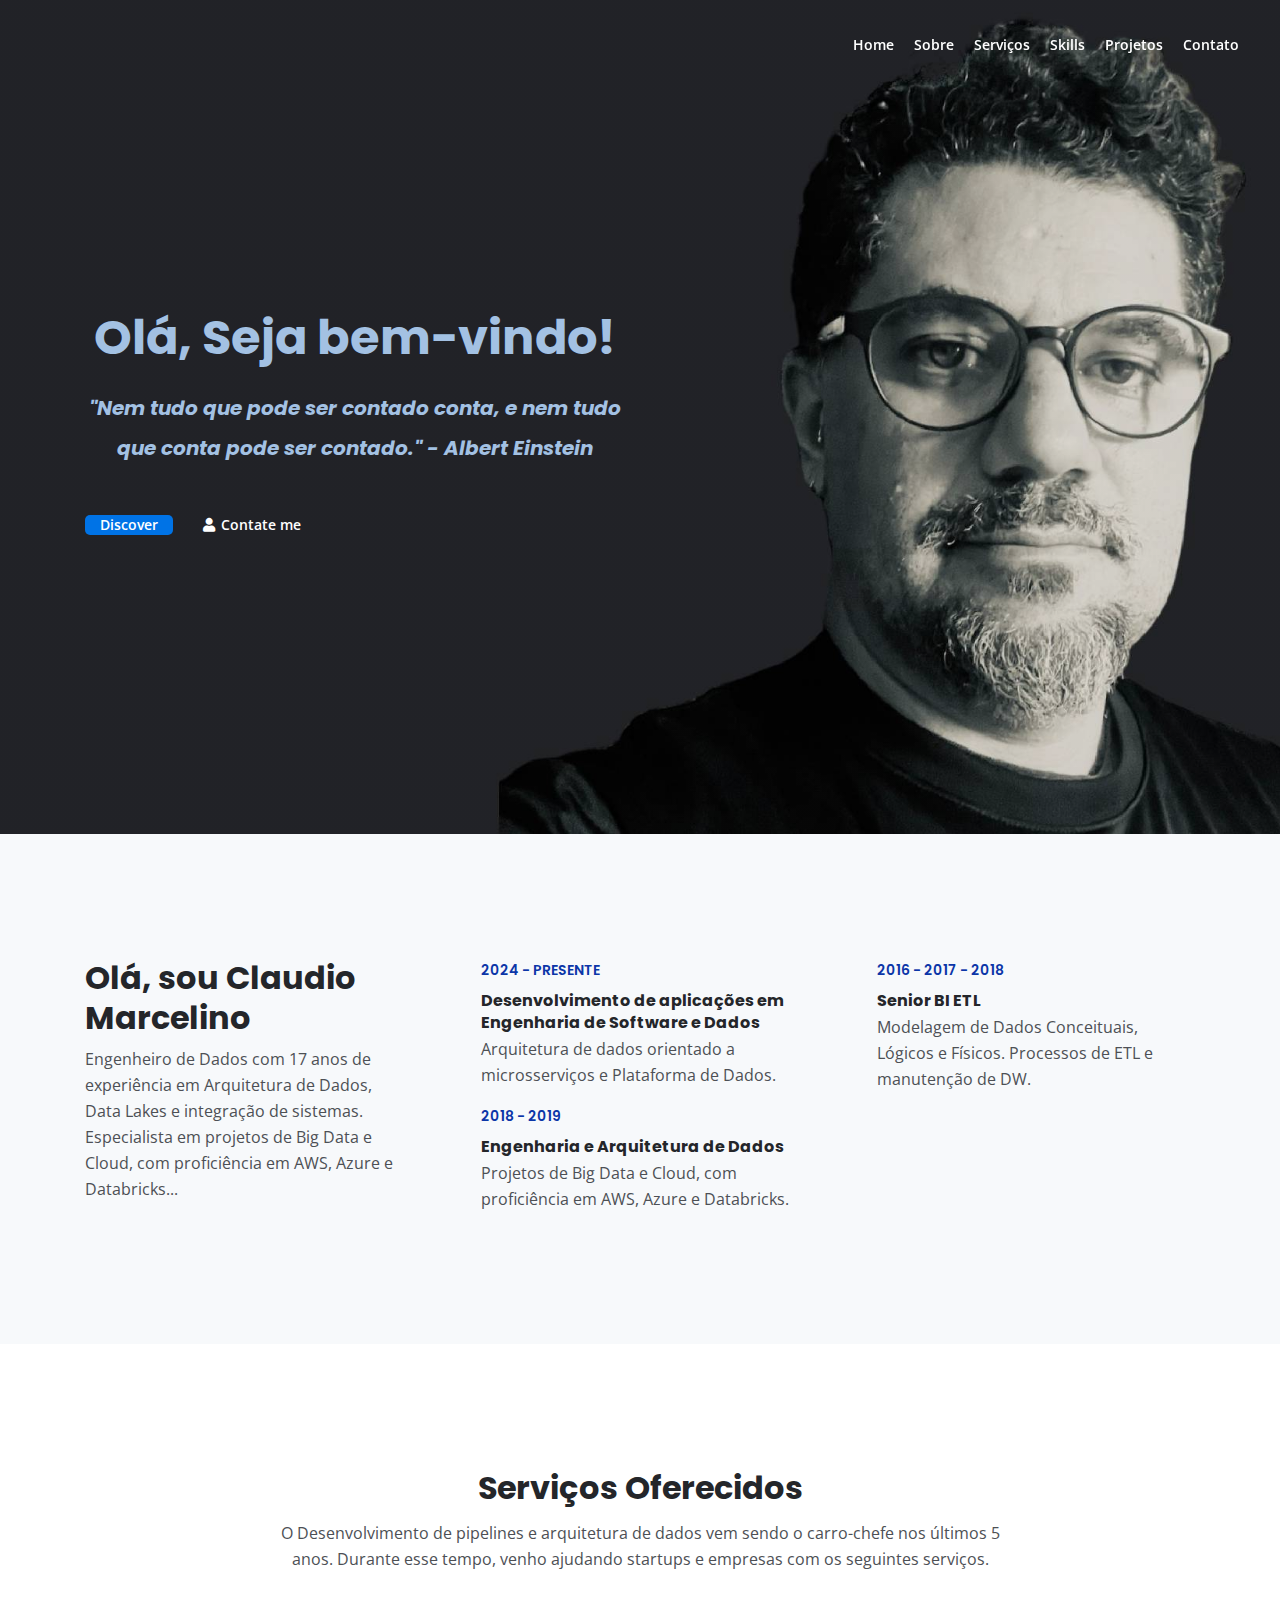
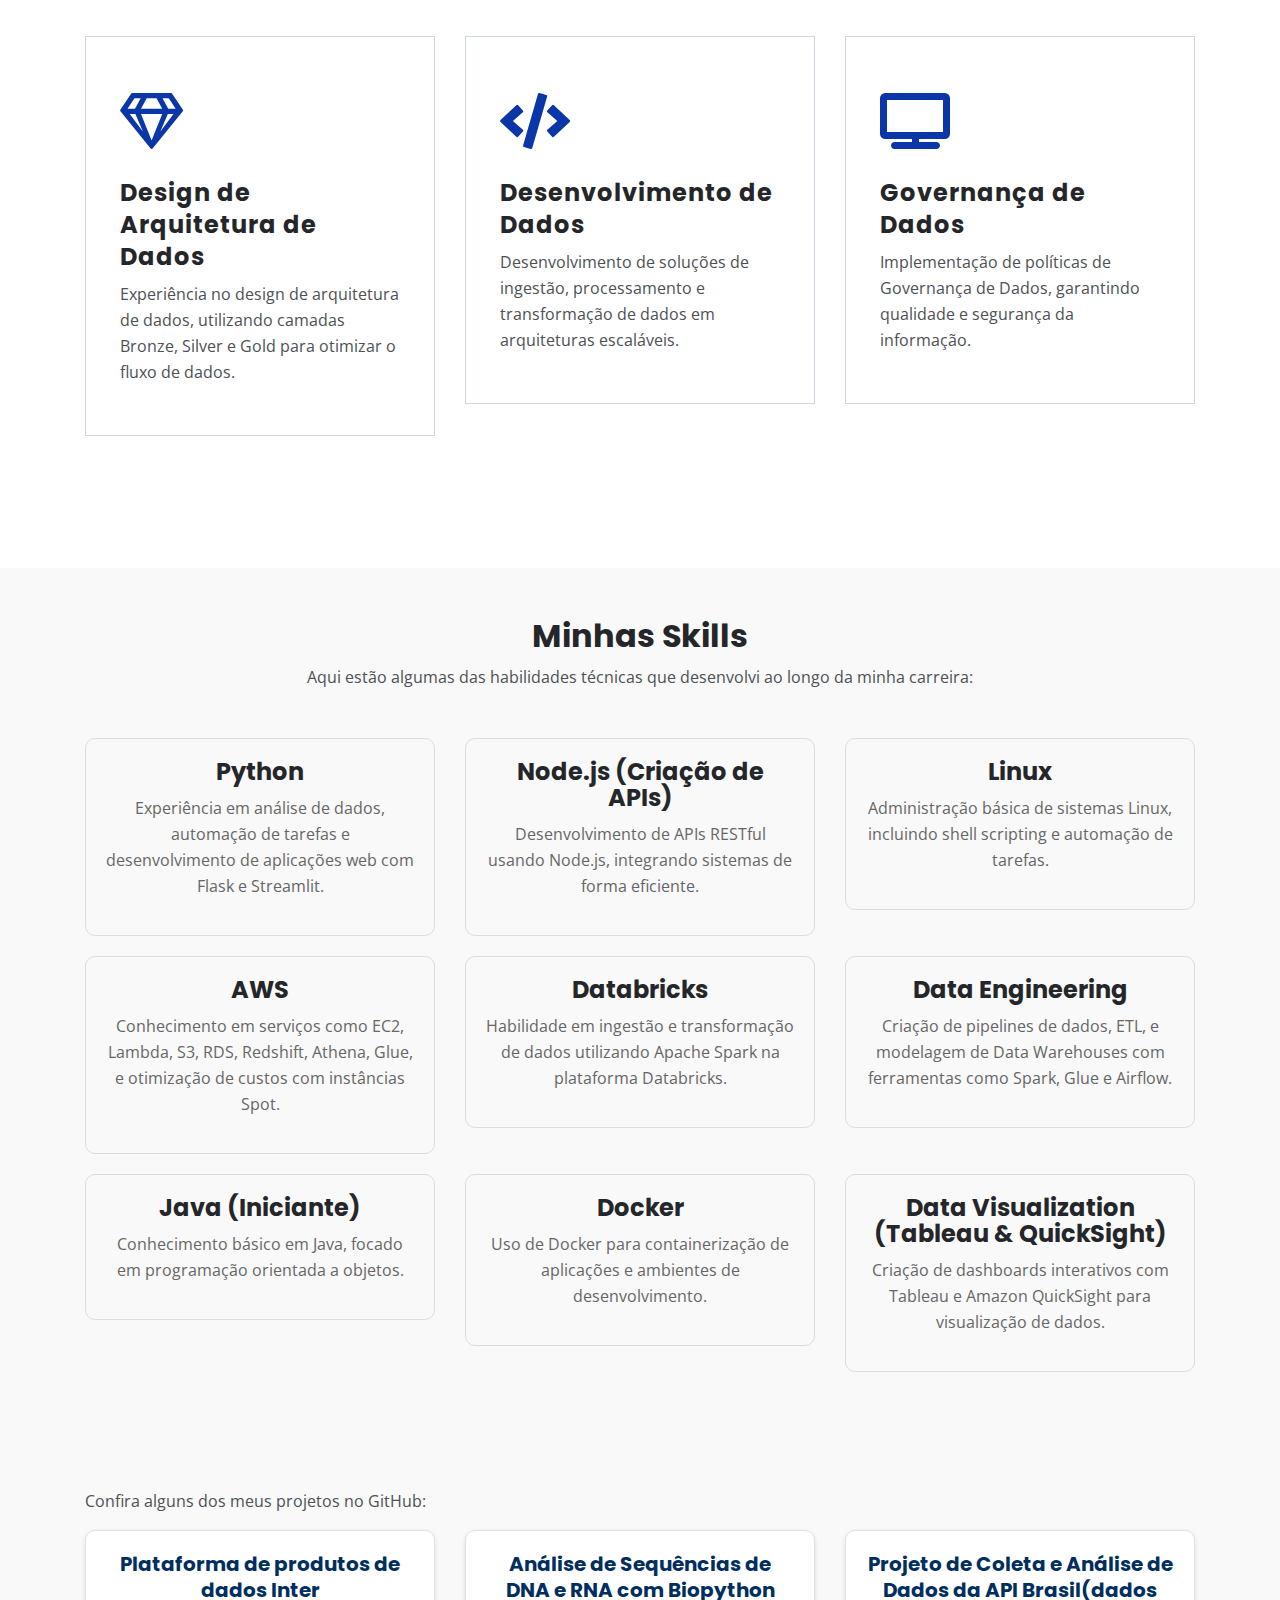
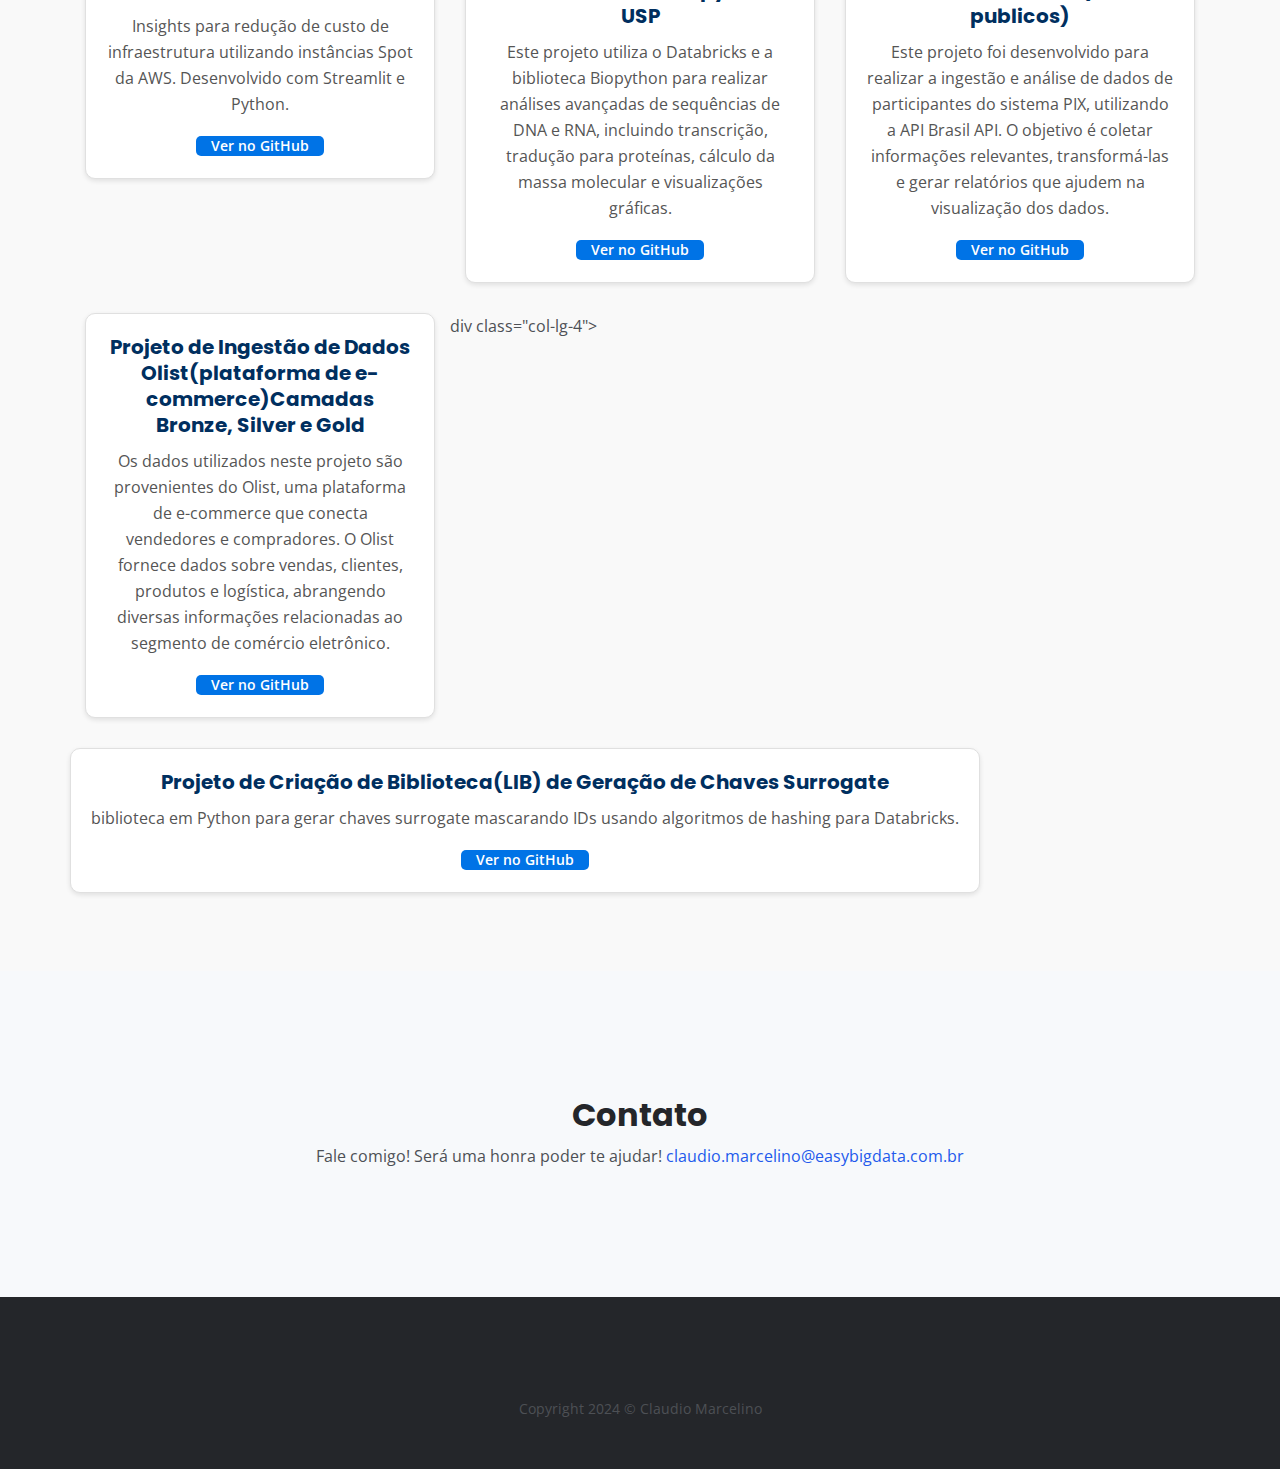
==== commit 7c99cbfa: "Update index.html" ====
--- a/docs/index.html
+++ b/docs/index.html
@@ -246,6 +246,13 @@
                         <a href="https://github.com/claudioMjedi1979/ingestao-bronze-silver-gold" class="btn-solid-lg">Ver no GitHub</a>
                     </div>
                 </div>
+                div class="col-lg-4">
+                    <div class="project-card">
+                        <h5>Projeto de Criação de Biblioteca(LIB) de Geração de Chaves Surrogate</h5>
+                        <p>biblioteca em Python para gerar chaves surrogate mascarando IDs usando algoritmos de hashing para Databricks.</p>
+                        <a href="https://github.com/claudioMjedi1979/surrogate-key-generator" class="btn-solid-lg">Ver no GitHub</a>
+                    </div>
+                </div>
             </div>
         </div>
     </div>
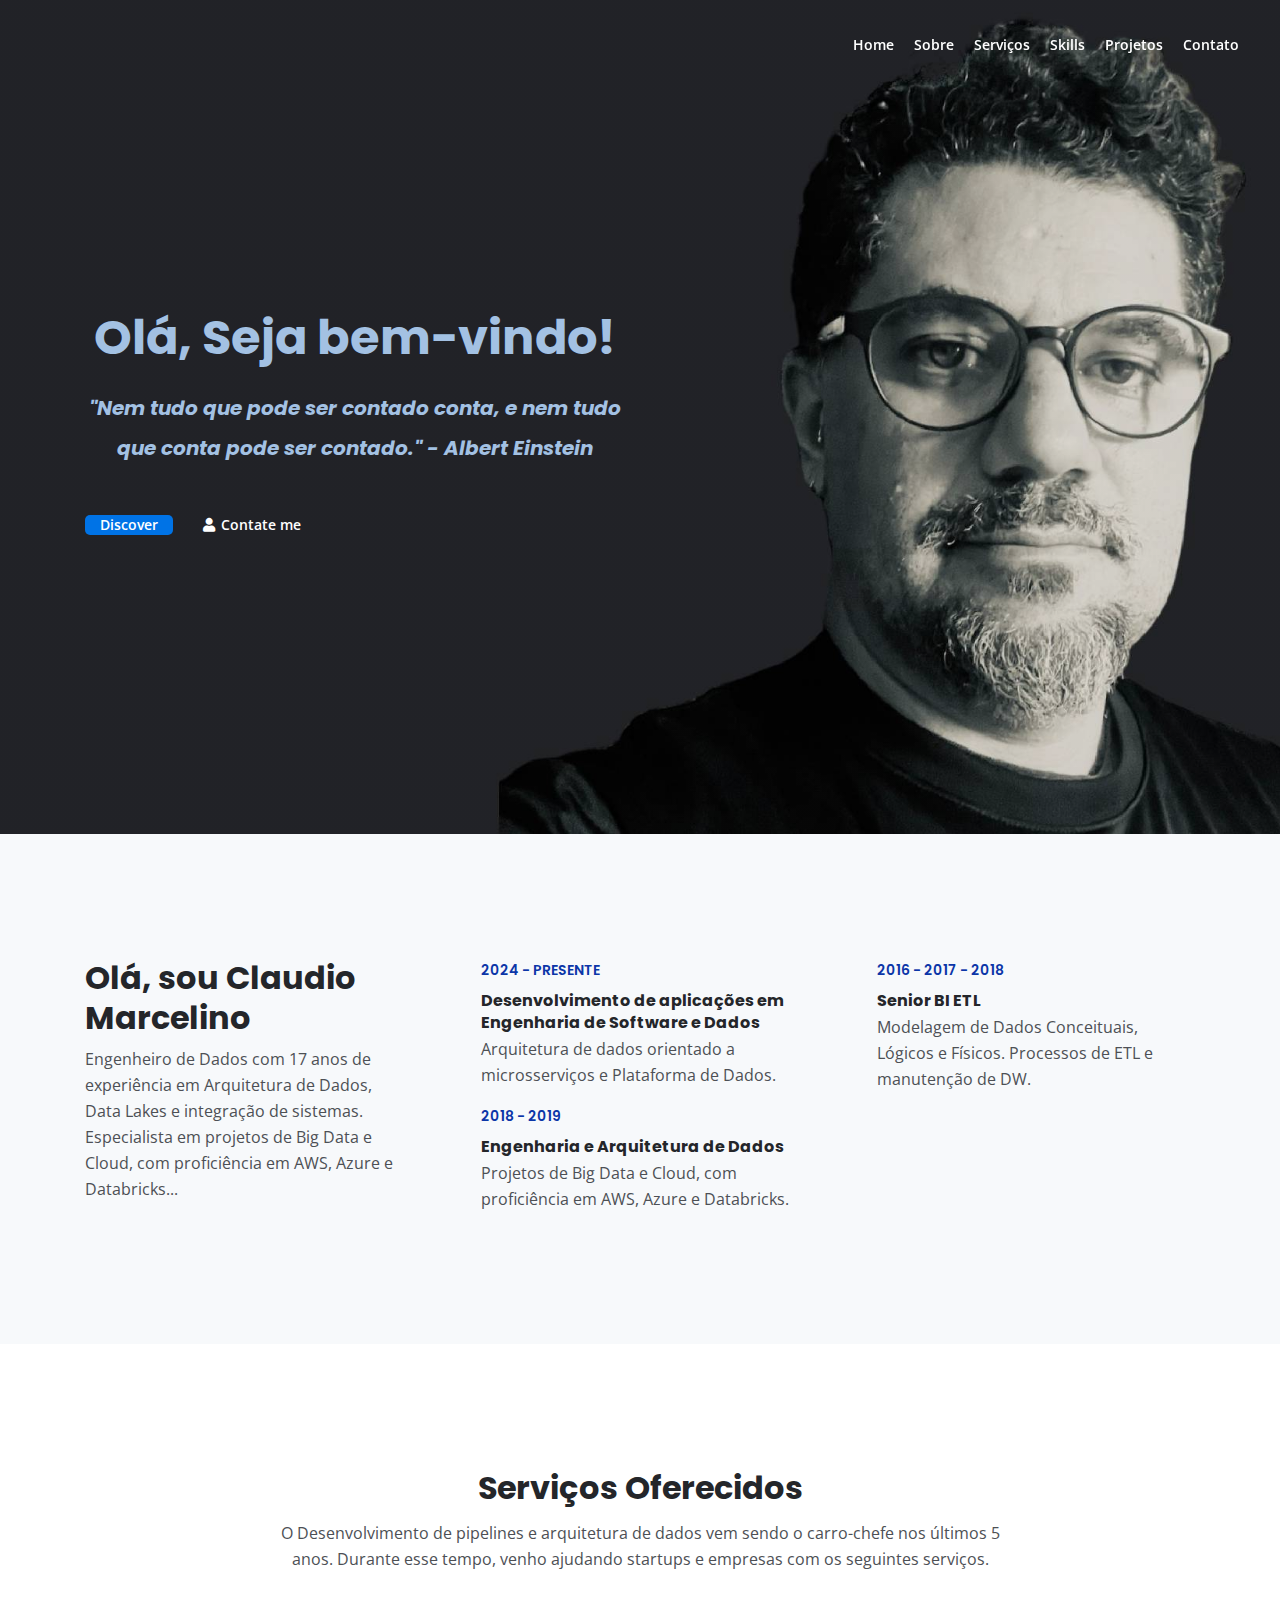
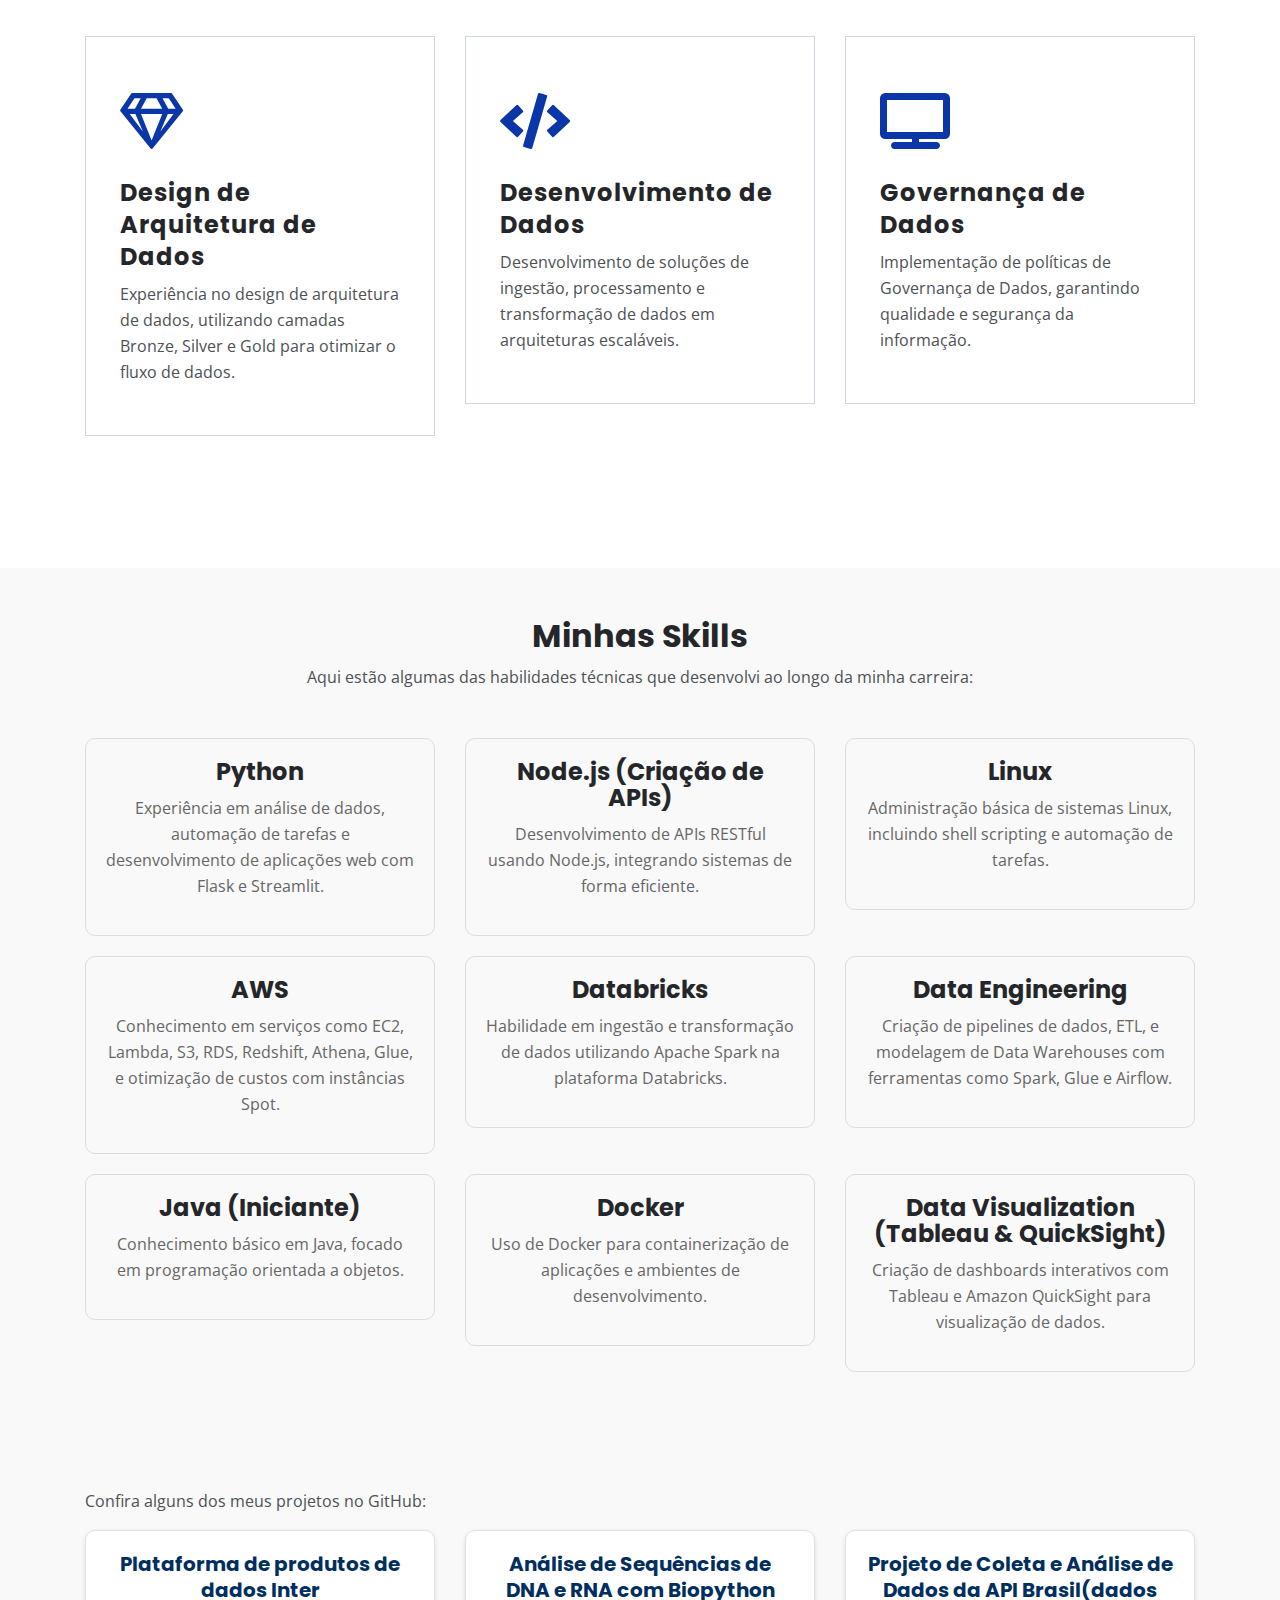
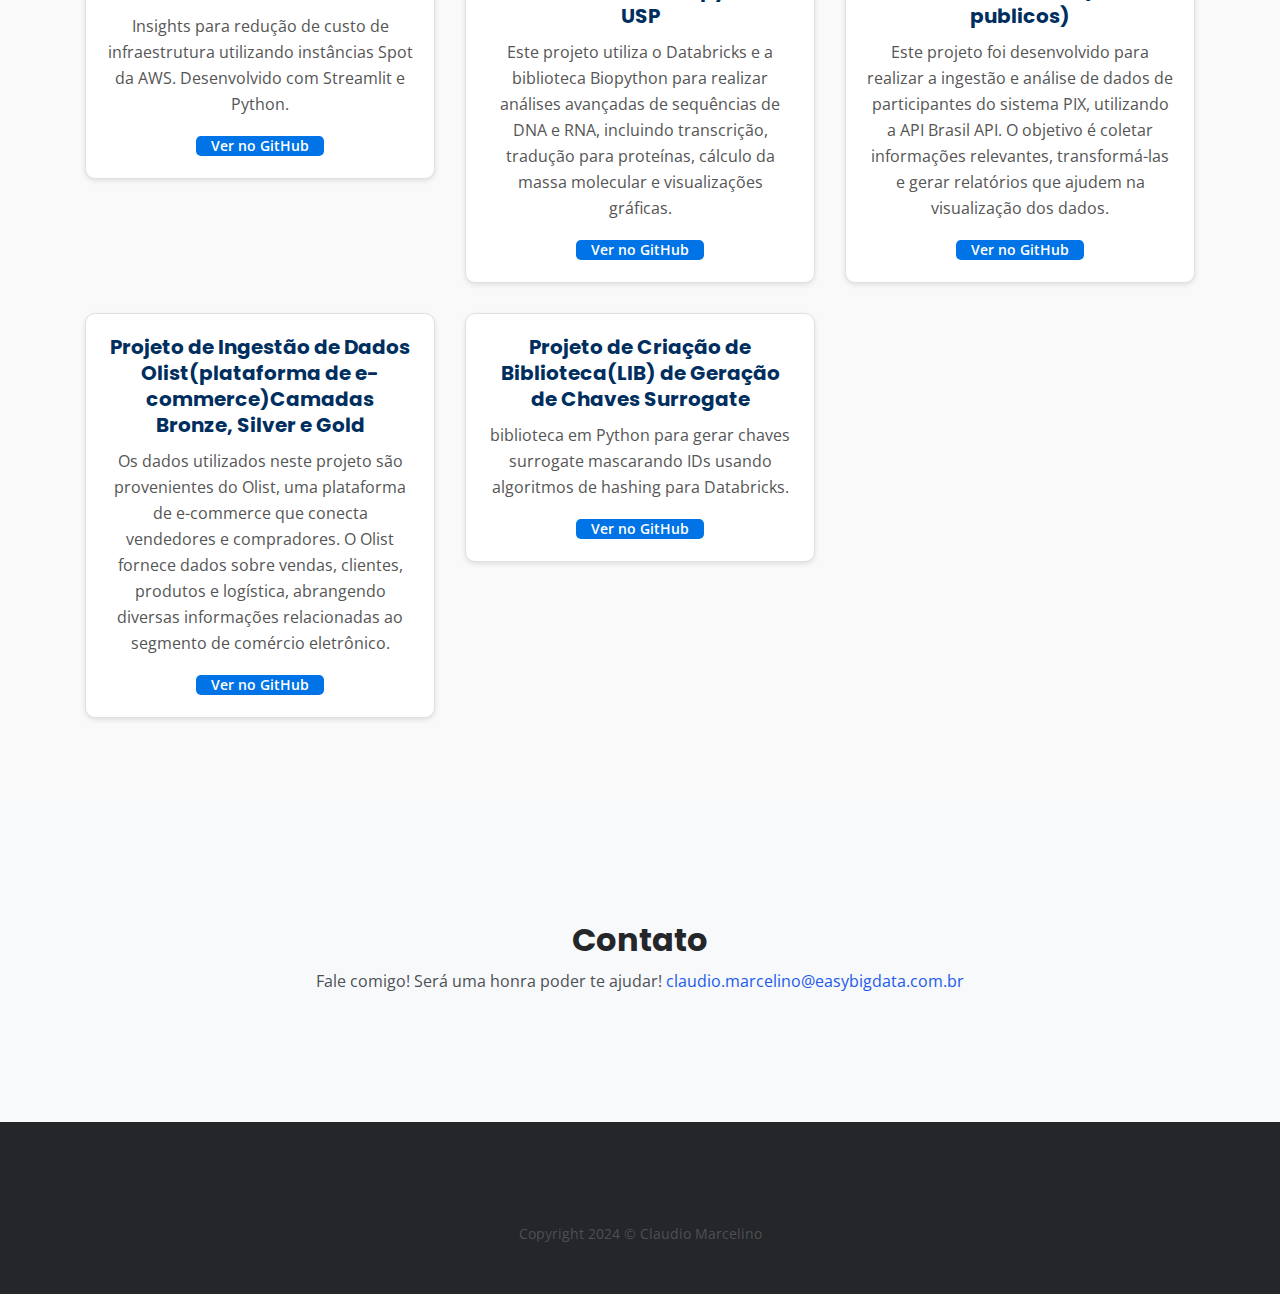
==== commit 838e706b: "Update index.html" ====
--- a/docs/index.html
+++ b/docs/index.html
@@ -246,7 +246,7 @@
                         <a href="https://github.com/claudioMjedi1979/ingestao-bronze-silver-gold" class="btn-solid-lg">Ver no GitHub</a>
                     </div>
                 </div>
-                div class="col-lg-4">
+                <div class="col-lg-4">
                     <div class="project-card">
                         <h5>Projeto de Criação de Biblioteca(LIB) de Geração de Chaves Surrogate</h5>
                         <p>biblioteca em Python para gerar chaves surrogate mascarando IDs usando algoritmos de hashing para Databricks.</p>
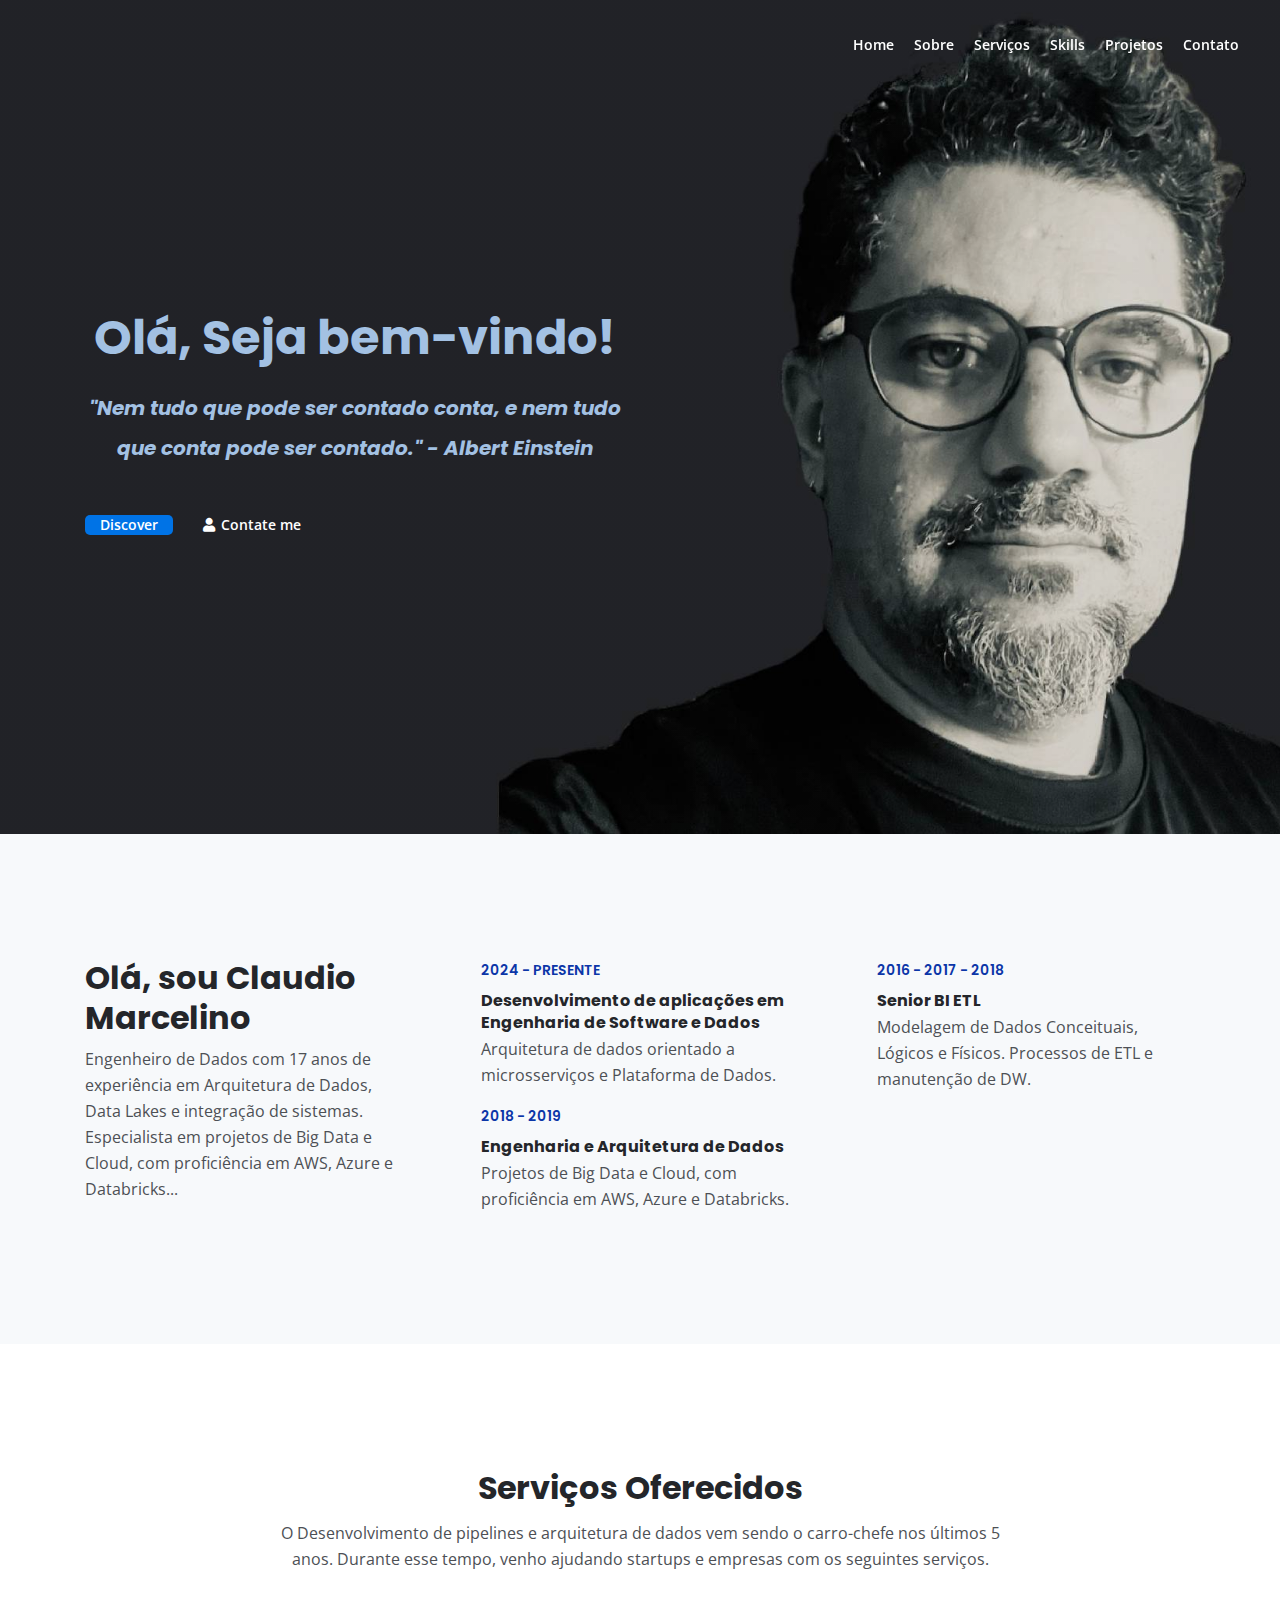
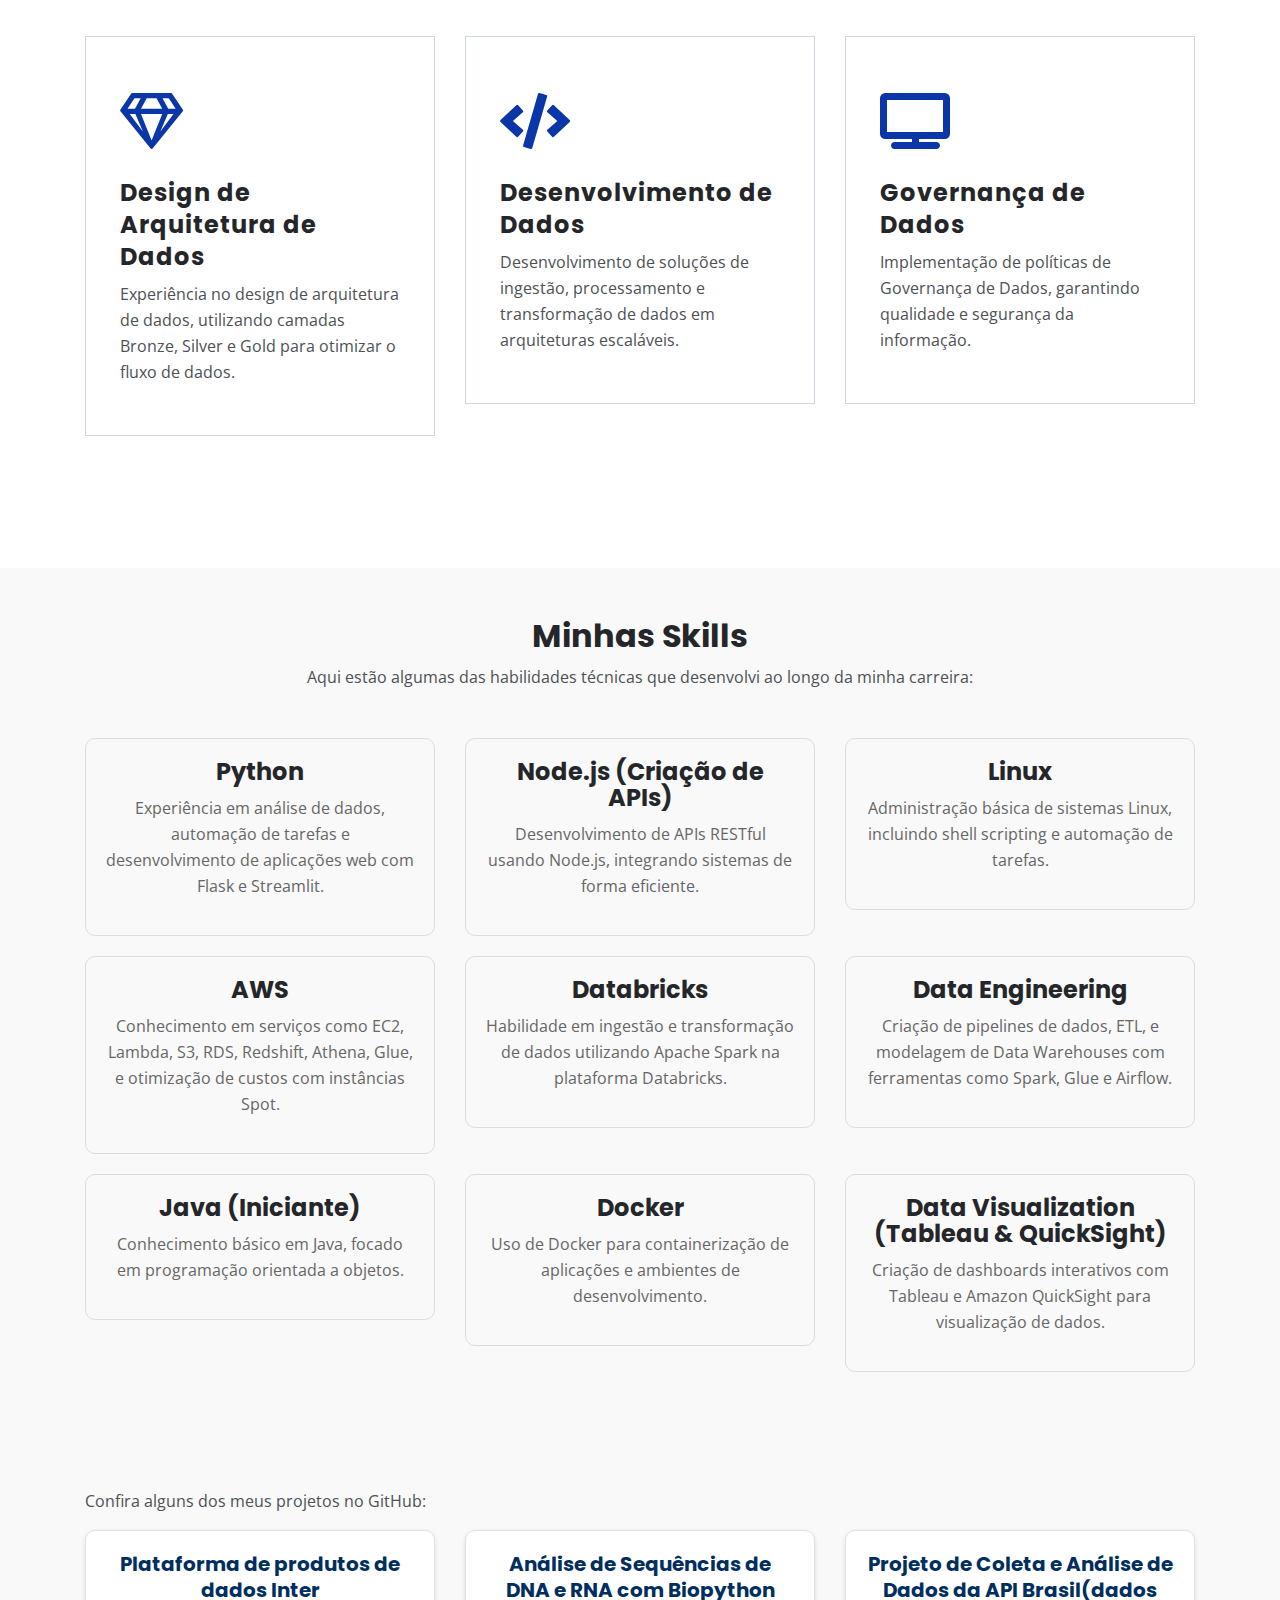
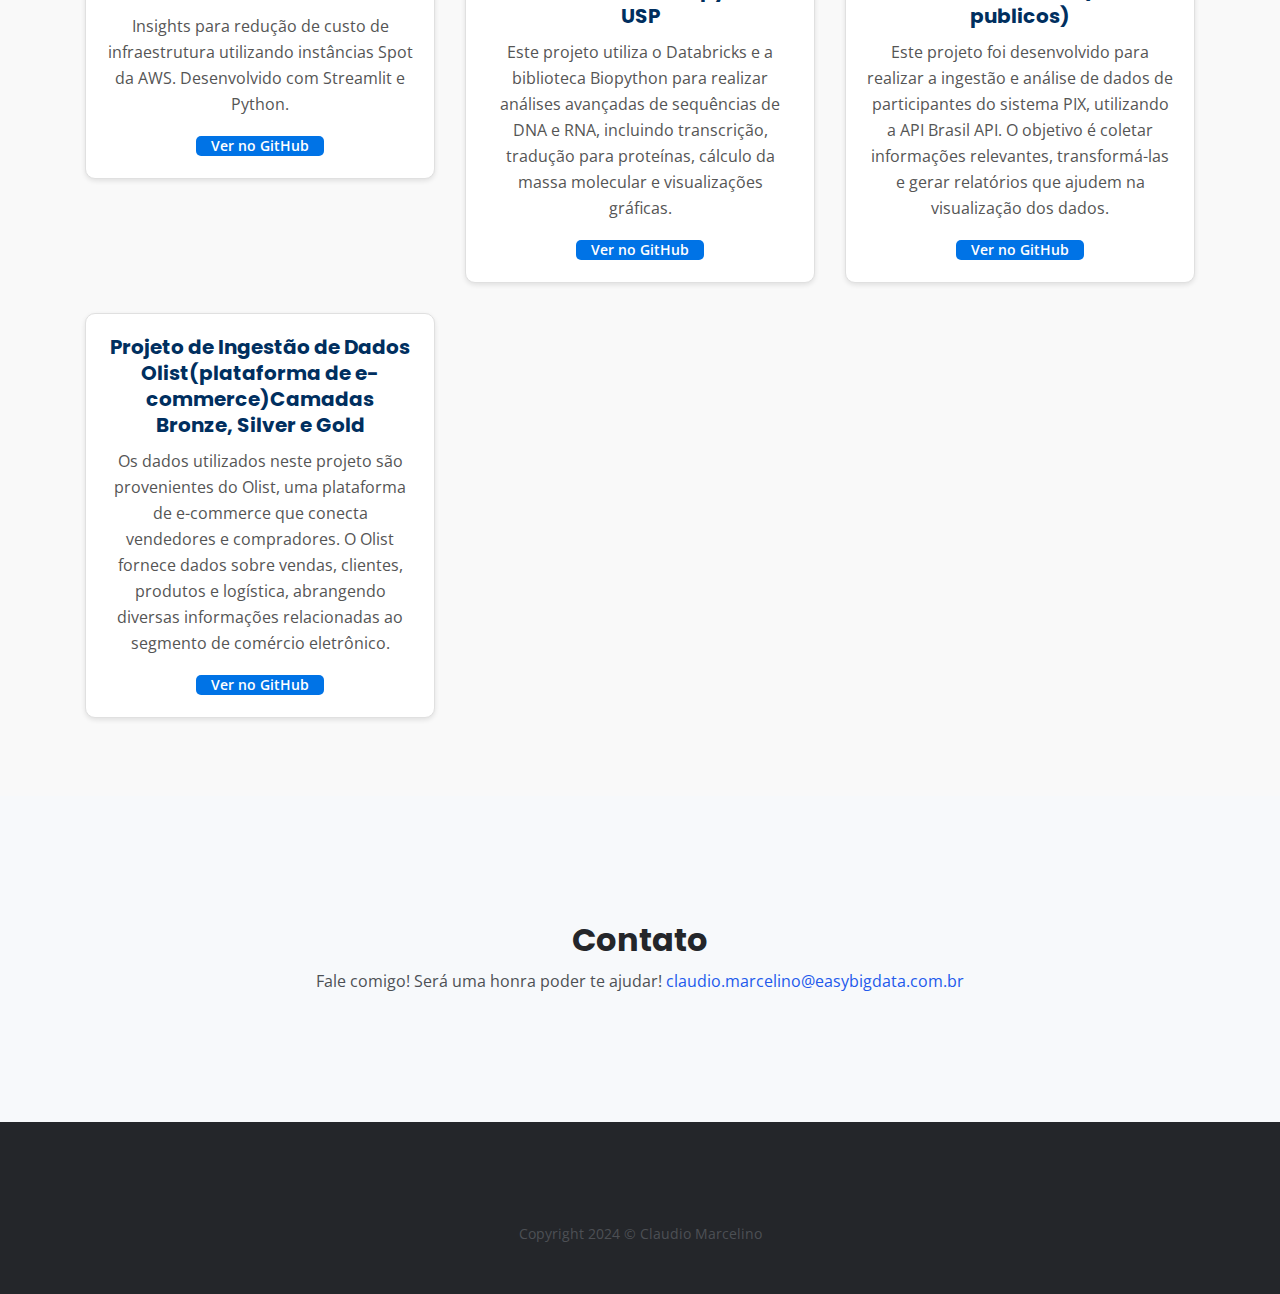
==== commit 640bbfa6: "Update index.html" ====
--- a/docs/index.html
+++ b/docs/index.html
@@ -246,13 +246,6 @@
                         <a href="https://github.com/claudioMjedi1979/ingestao-bronze-silver-gold" class="btn-solid-lg">Ver no GitHub</a>
                     </div>
                 </div>
-                <div class="col-lg-4">
-                    <div class="project-card">
-                        <h5>Projeto de Criação de Biblioteca(LIB) de Geração de Chaves Surrogate</h5>
-                        <p>biblioteca em Python para gerar chaves surrogate mascarando IDs usando algoritmos de hashing para Databricks.</p>
-                        <a href="https://github.com/claudioMjedi1979/surrogate-key-generator" class="btn-solid-lg">Ver no GitHub</a>
-                    </div>
-                </div>
             </div>
         </div>
     </div>
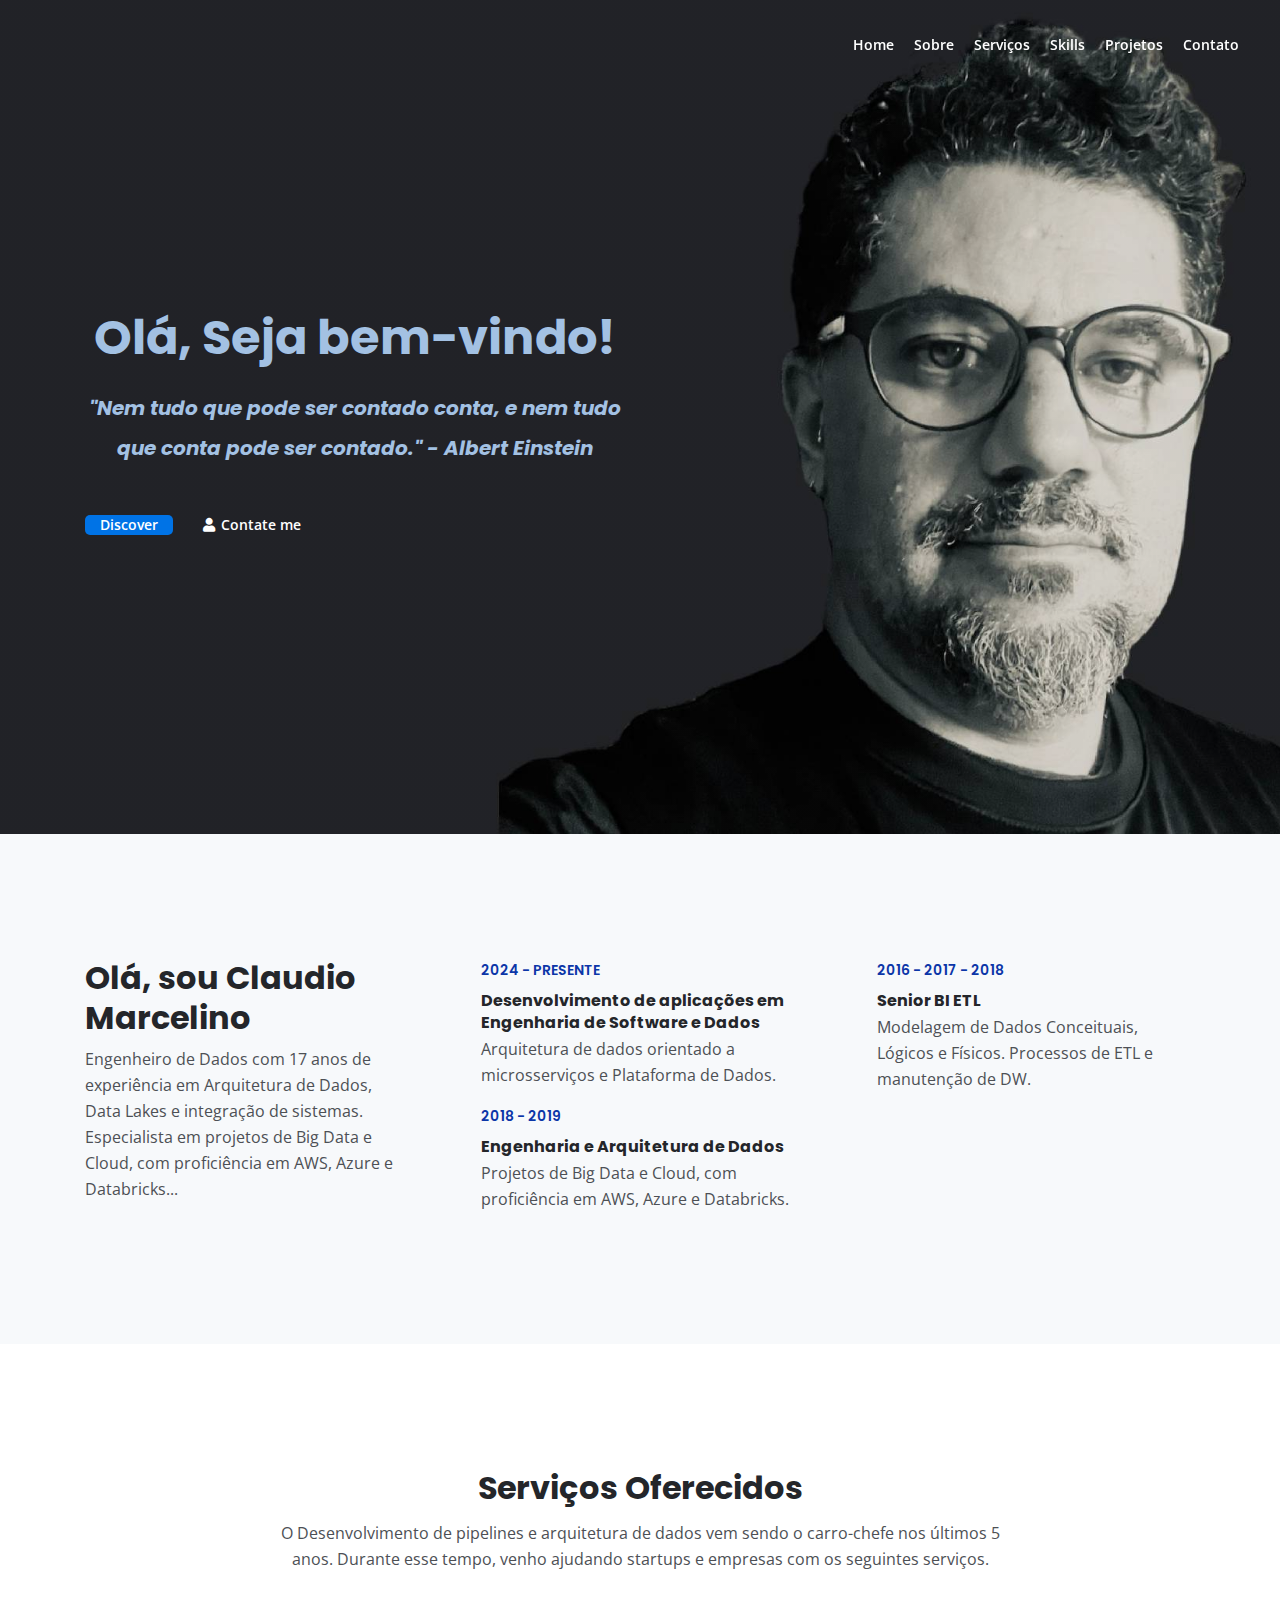
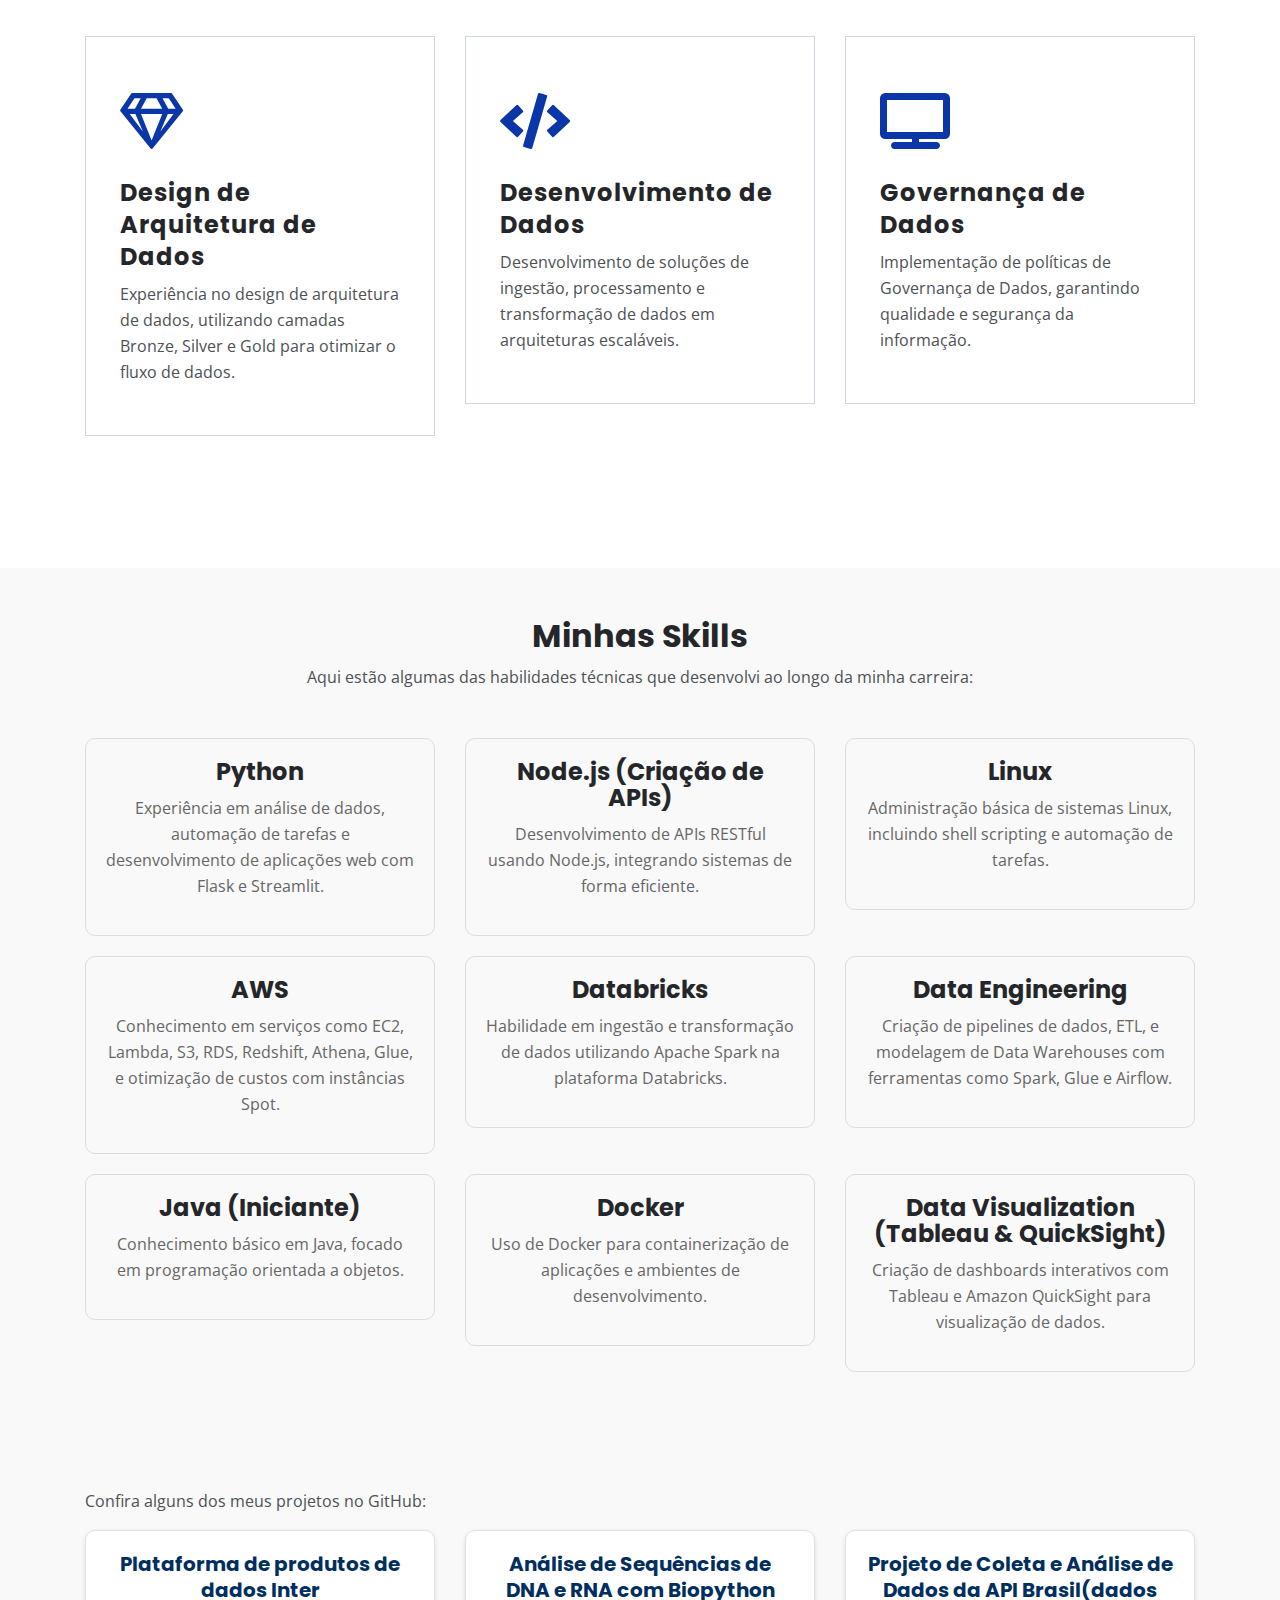
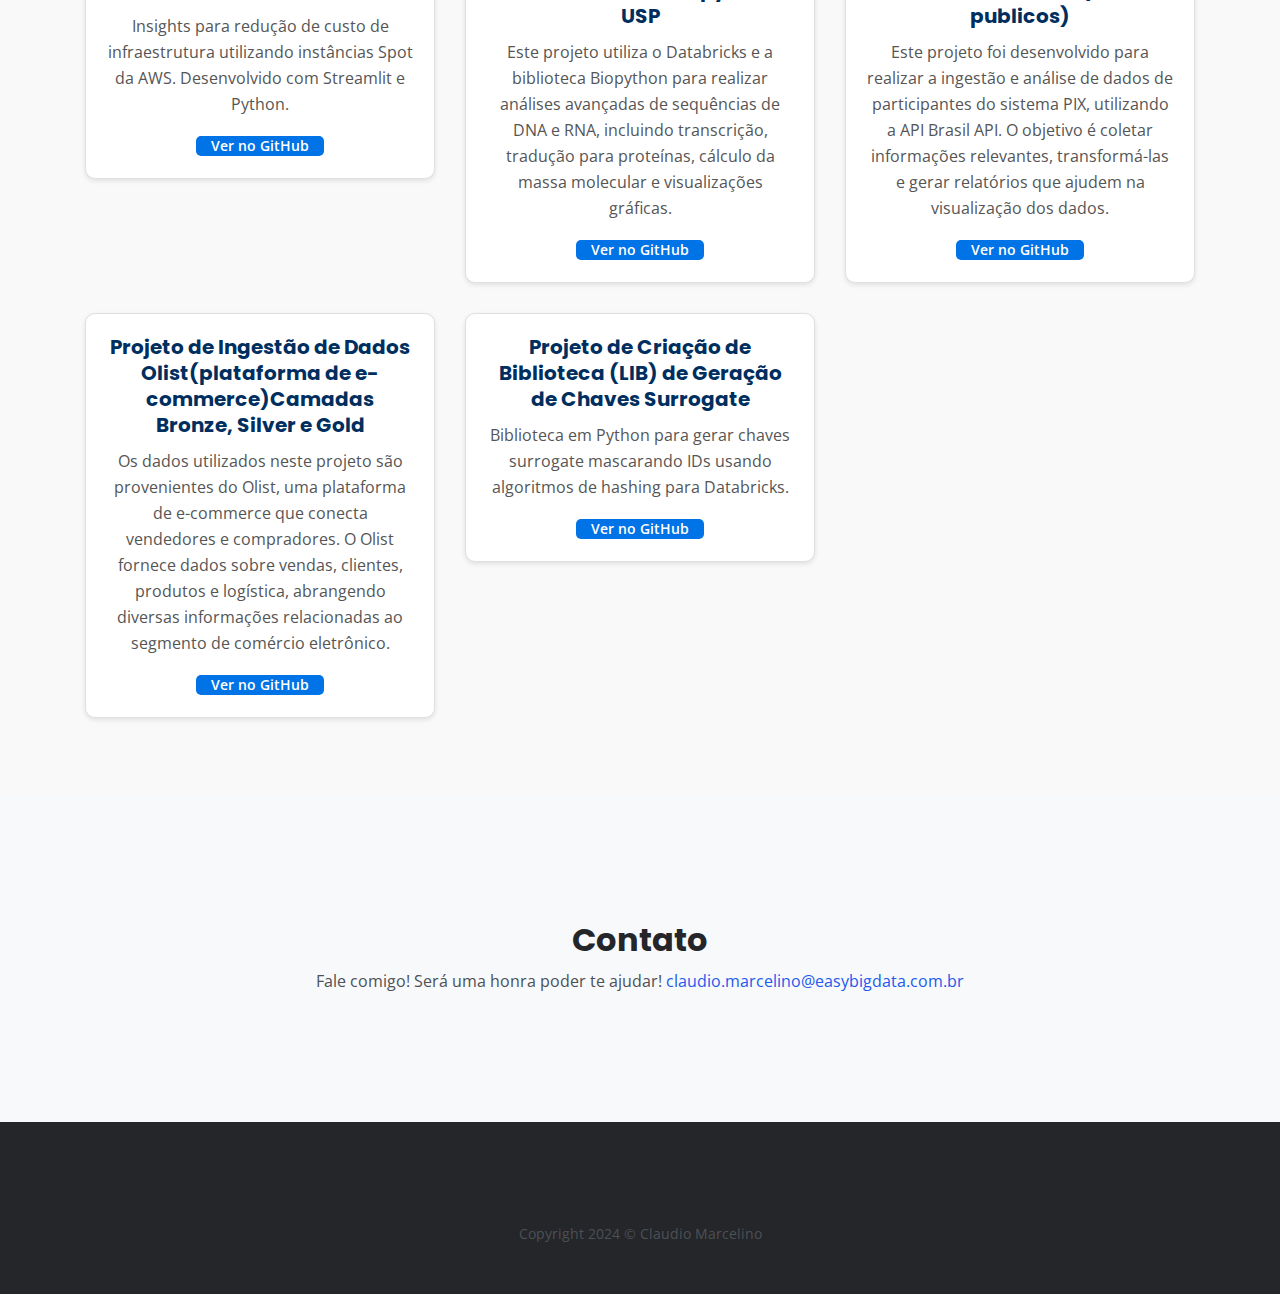
==== commit dd87618a: "Update index.html" ====
--- a/docs/index.html
+++ b/docs/index.html
@@ -246,6 +246,13 @@
                         <a href="https://github.com/claudioMjedi1979/ingestao-bronze-silver-gold" class="btn-solid-lg">Ver no GitHub</a>
                     </div>
                 </div>
+                <div class="col-lg-4">
+    <div class="project-card">
+        <h5>Projeto de Criação de Biblioteca (LIB) de Geração de Chaves Surrogate</h5>
+        <p>Biblioteca em Python para gerar chaves surrogate mascarando IDs usando algoritmos de hashing para Databricks.</p>
+        <a href="https://github.com/claudioMjedi1979/surrogate-key-generator" class="btn-solid-lg" target="_blank" rel="noopener noreferrer">Ver no GitHub</a>
+    </div>
+</div>
             </div>
         </div>
     </div>
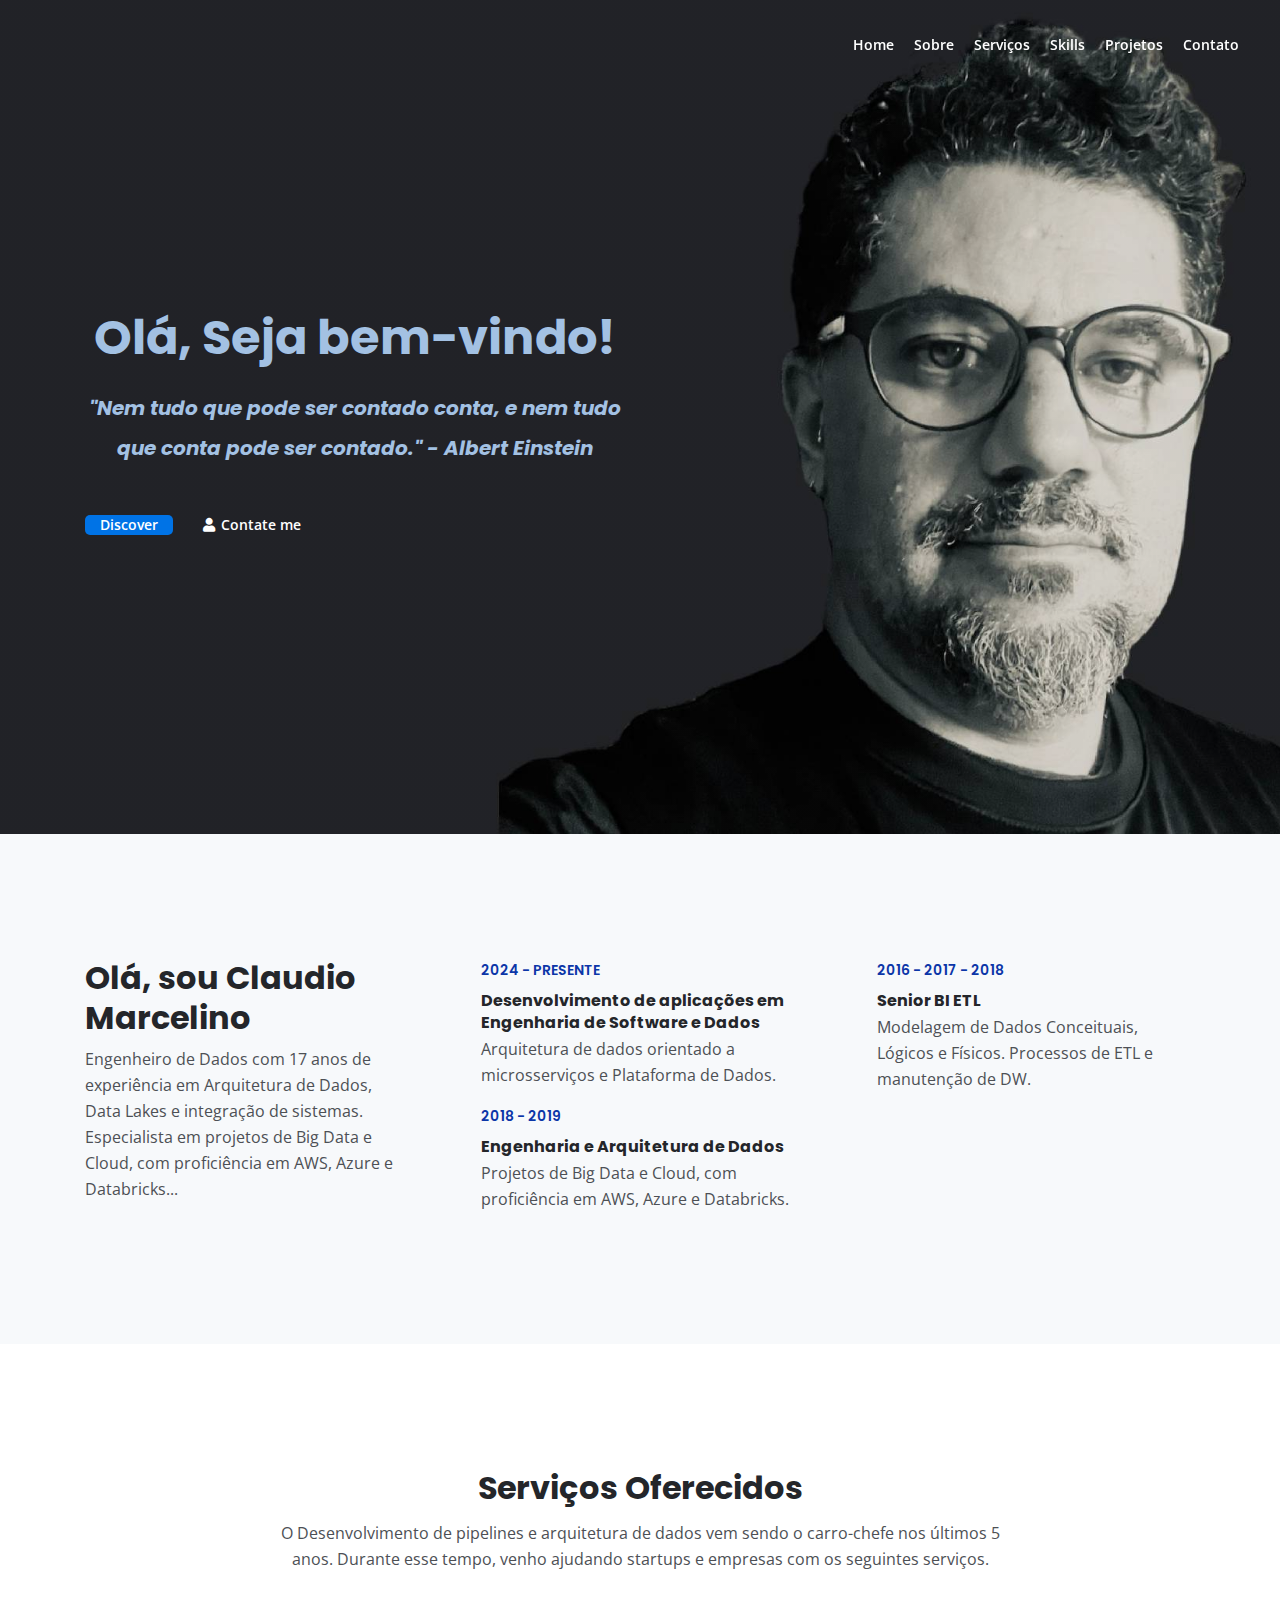
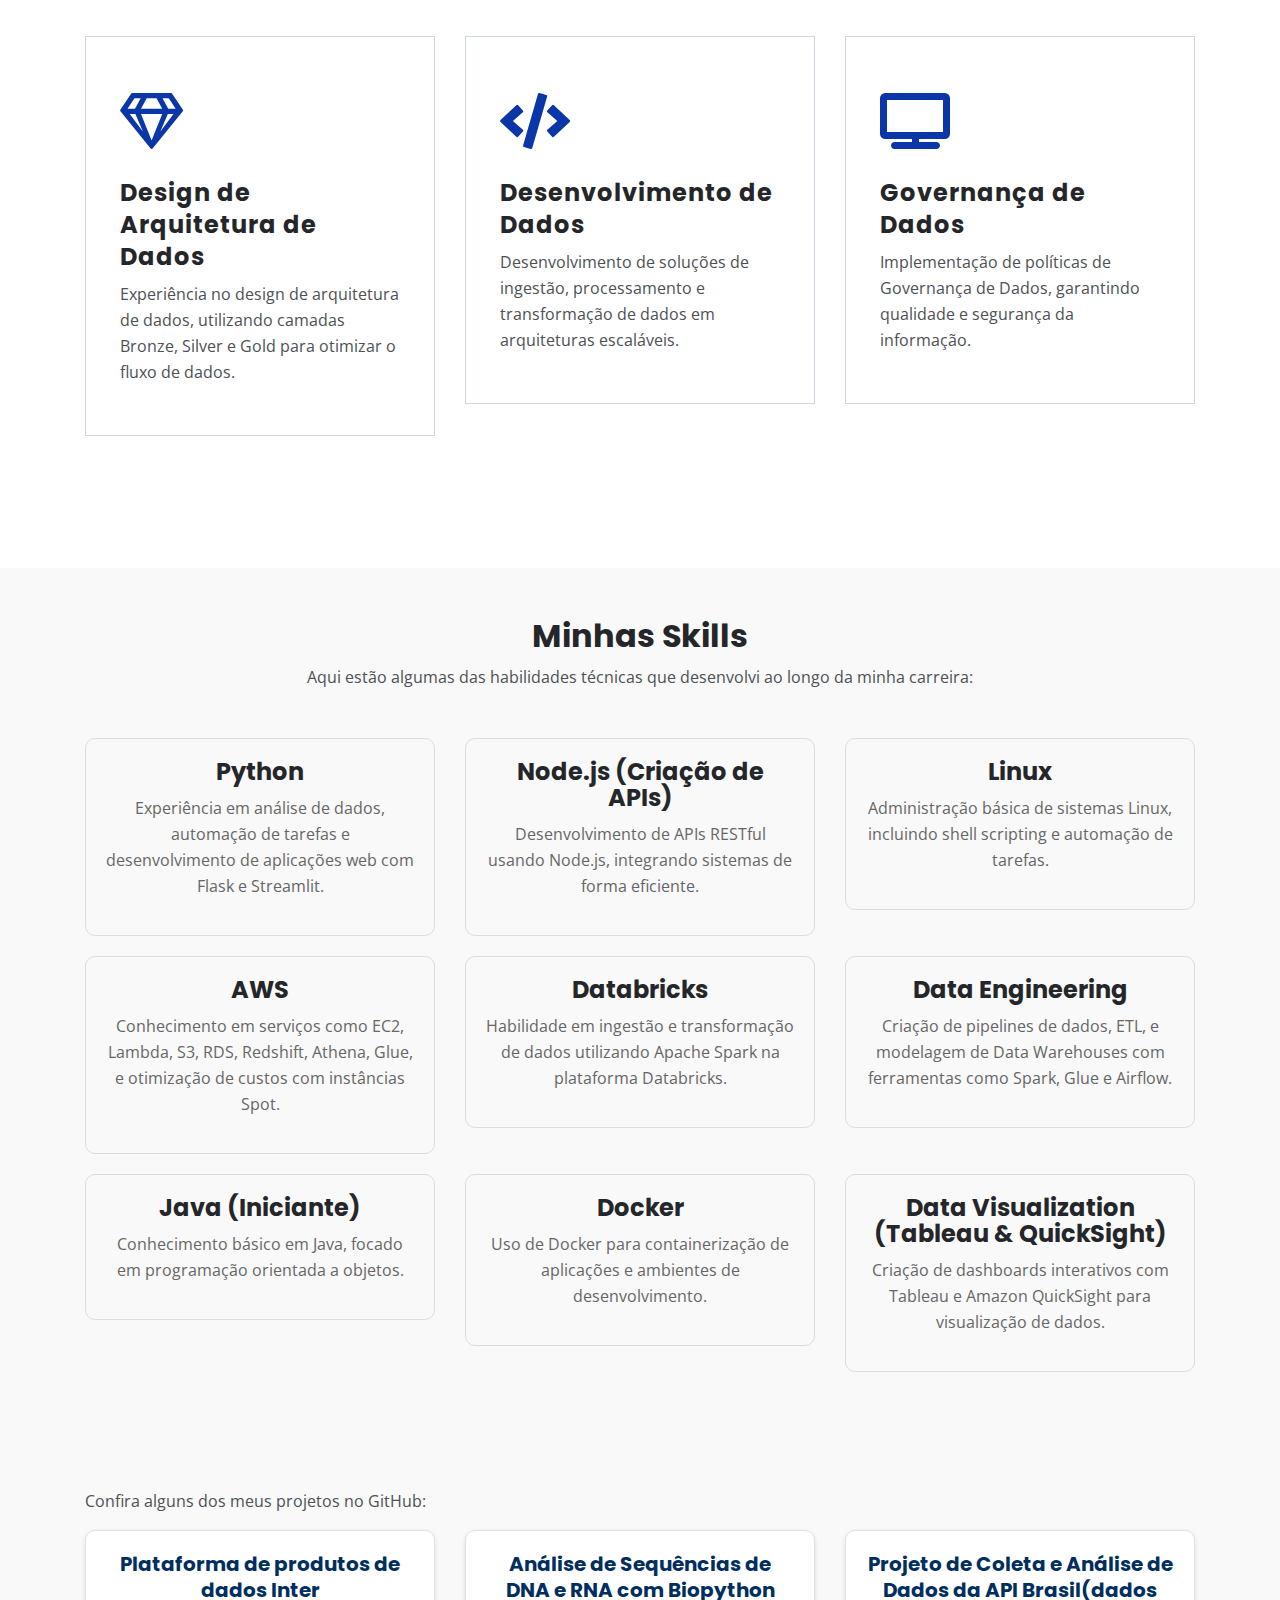
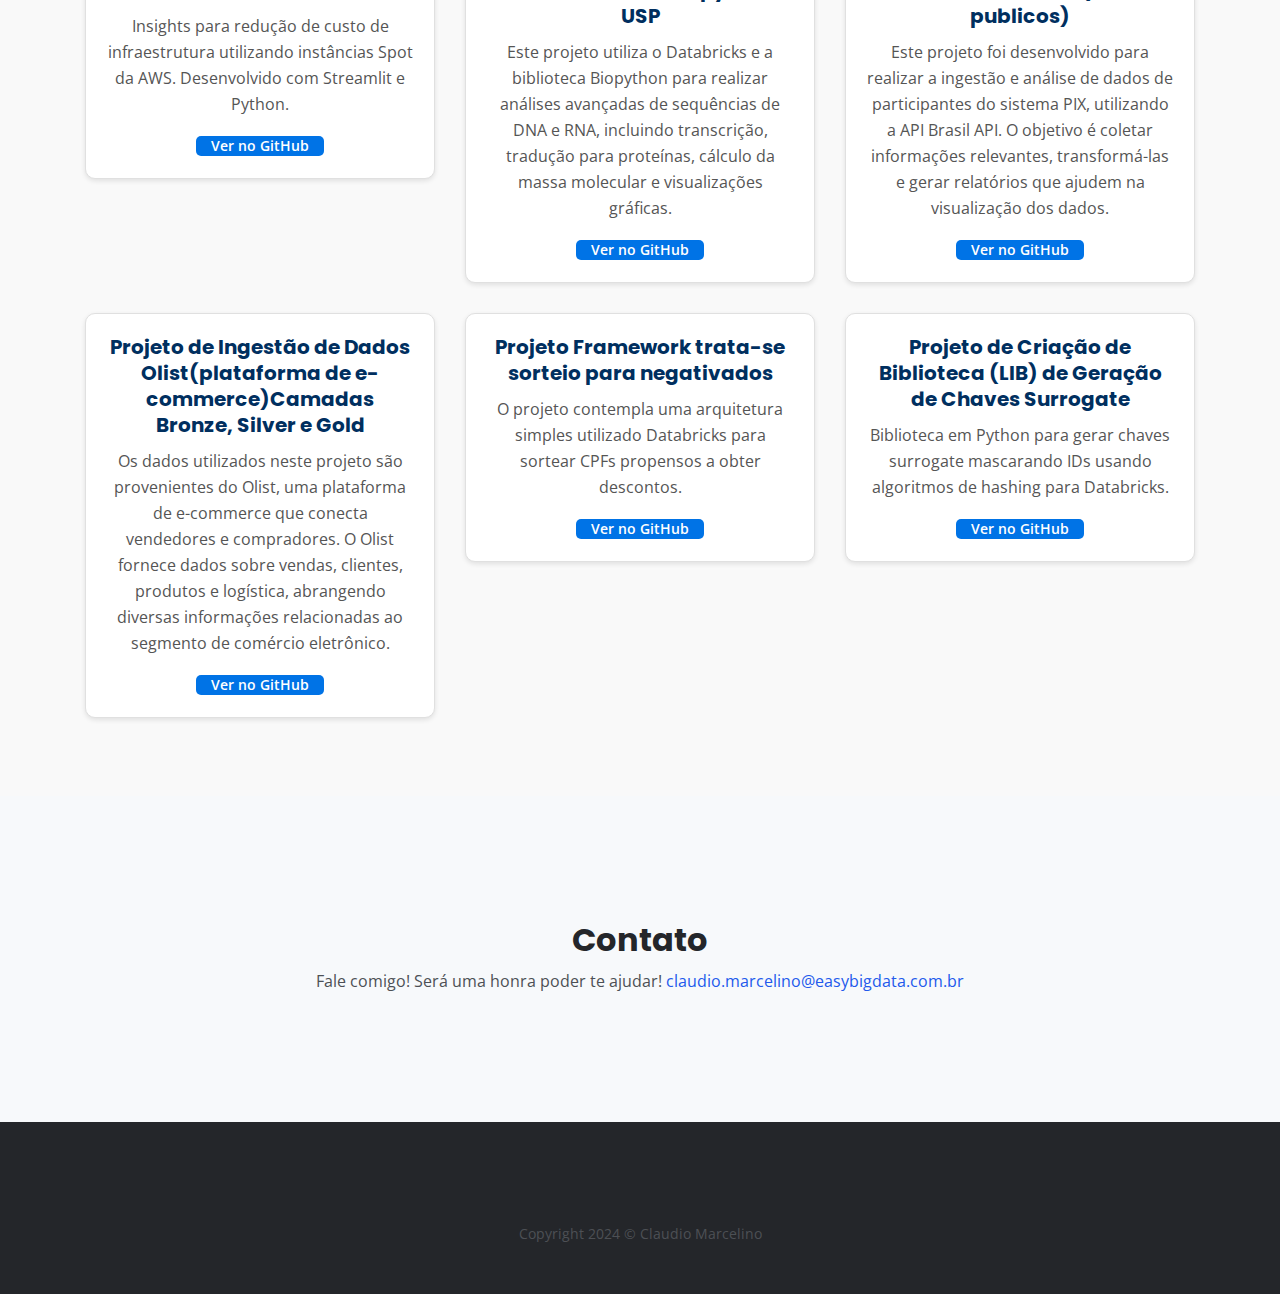
==== commit b6e7541b: "inclusao de novo projeto" ====
--- a/docs/index.html
+++ b/docs/index.html
@@ -247,6 +247,13 @@
                     </div>
                 </div>
                 <div class="col-lg-4">
+                    <div class="project-card">
+                        <h5>Projeto Framework trata-se sorteio para negativados</h5>
+                        <p> O projeto contempla uma arquitetura simples utilizado Databricks para sortear CPFs propensos a obter descontos.</p>
+                        <a href="https://github.com/claudioMjedi1979/framework-negativados" class="btn-solid-lg">Ver no GitHub</a>
+                    </div>
+                </div>
+                <div class="col-lg-4">
     <div class="project-card">
         <h5>Projeto de Criação de Biblioteca (LIB) de Geração de Chaves Surrogate</h5>
         <p>Biblioteca em Python para gerar chaves surrogate mascarando IDs usando algoritmos de hashing para Databricks.</p>
@@ -256,6 +263,7 @@
             </div>
         </div>
     </div>
+</div>
 
     <!-- Contact -->
     <div id="contact" class="form-1 bg-gray">
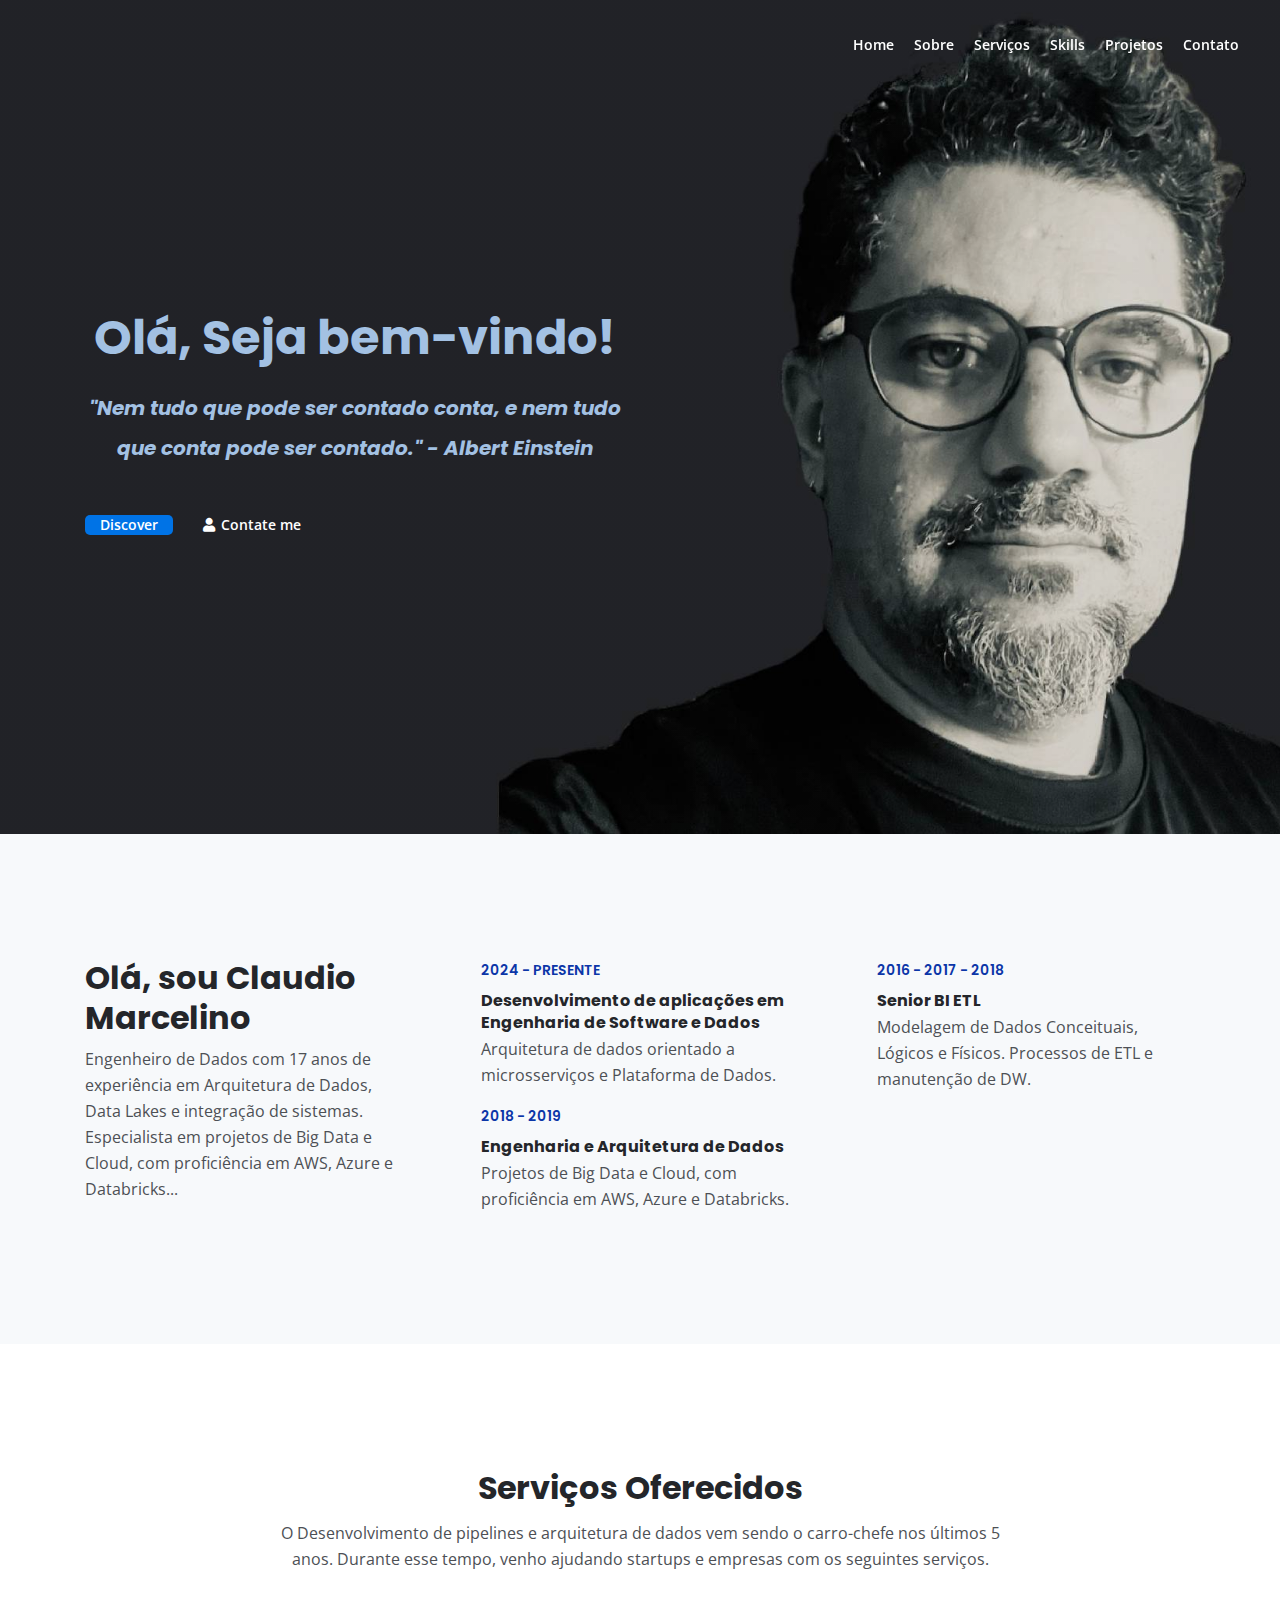
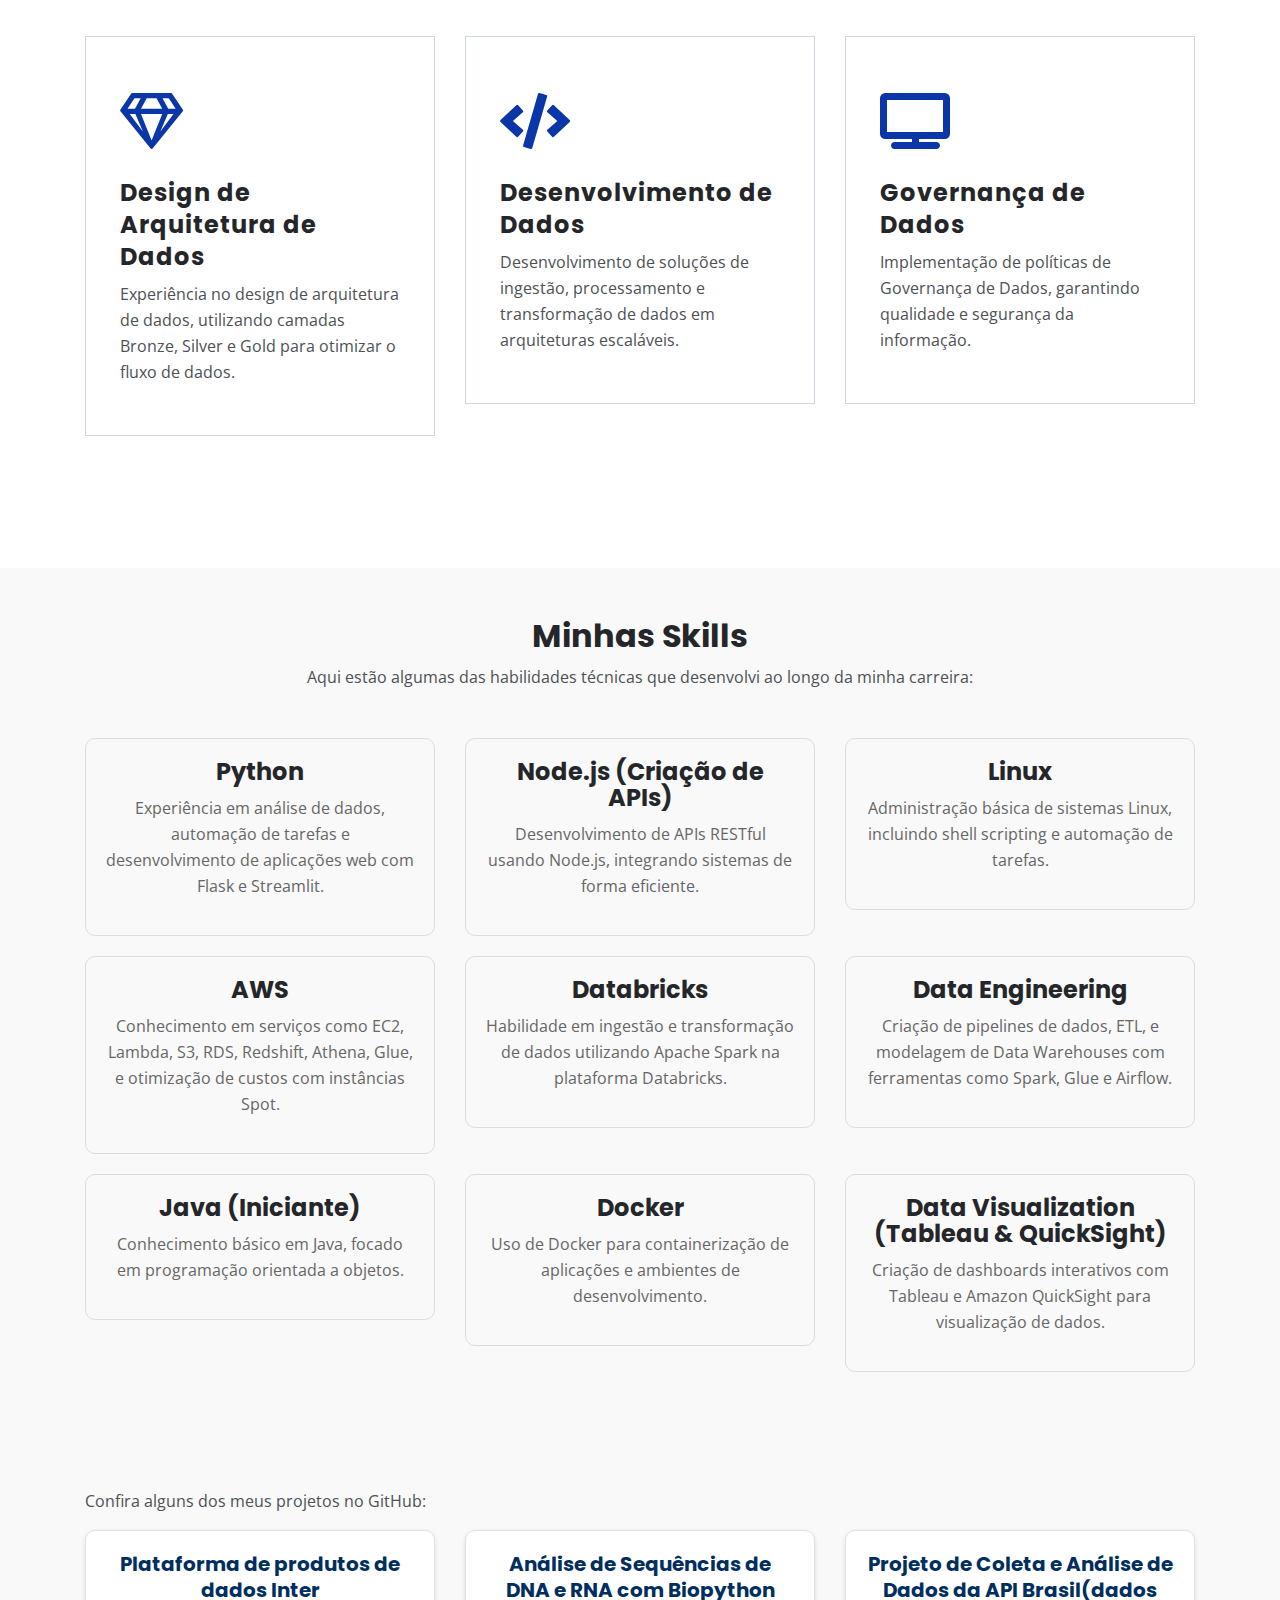
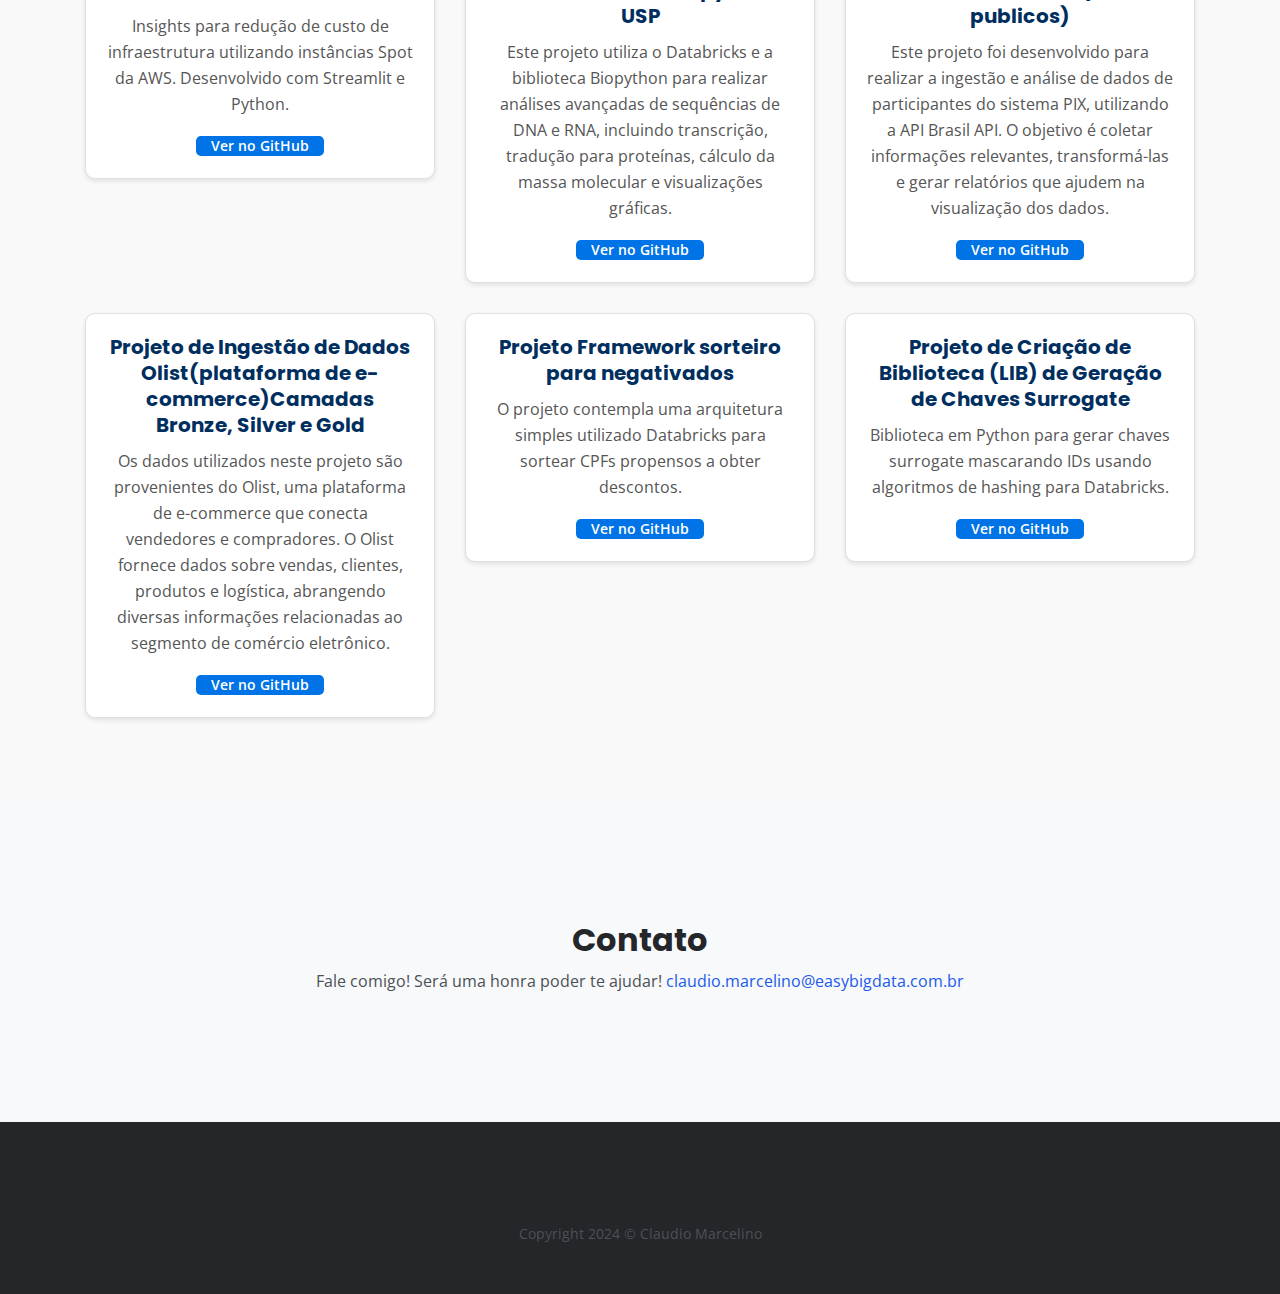
==== commit ef530f74: "Framework" ====
--- a/docs/index.html
+++ b/docs/index.html
@@ -248,7 +248,7 @@
                 </div>
                 <div class="col-lg-4">
                     <div class="project-card">
-                        <h5>Projeto Framework trata-se sorteio para negativados</h5>
+                        <h5>Projeto Framework sorteiro para negativados</h5>
                         <p> O projeto contempla uma arquitetura simples utilizado Databricks para sortear CPFs propensos a obter descontos.</p>
                         <a href="https://github.com/claudioMjedi1979/framework-negativados" class="btn-solid-lg">Ver no GitHub</a>
                     </div>
